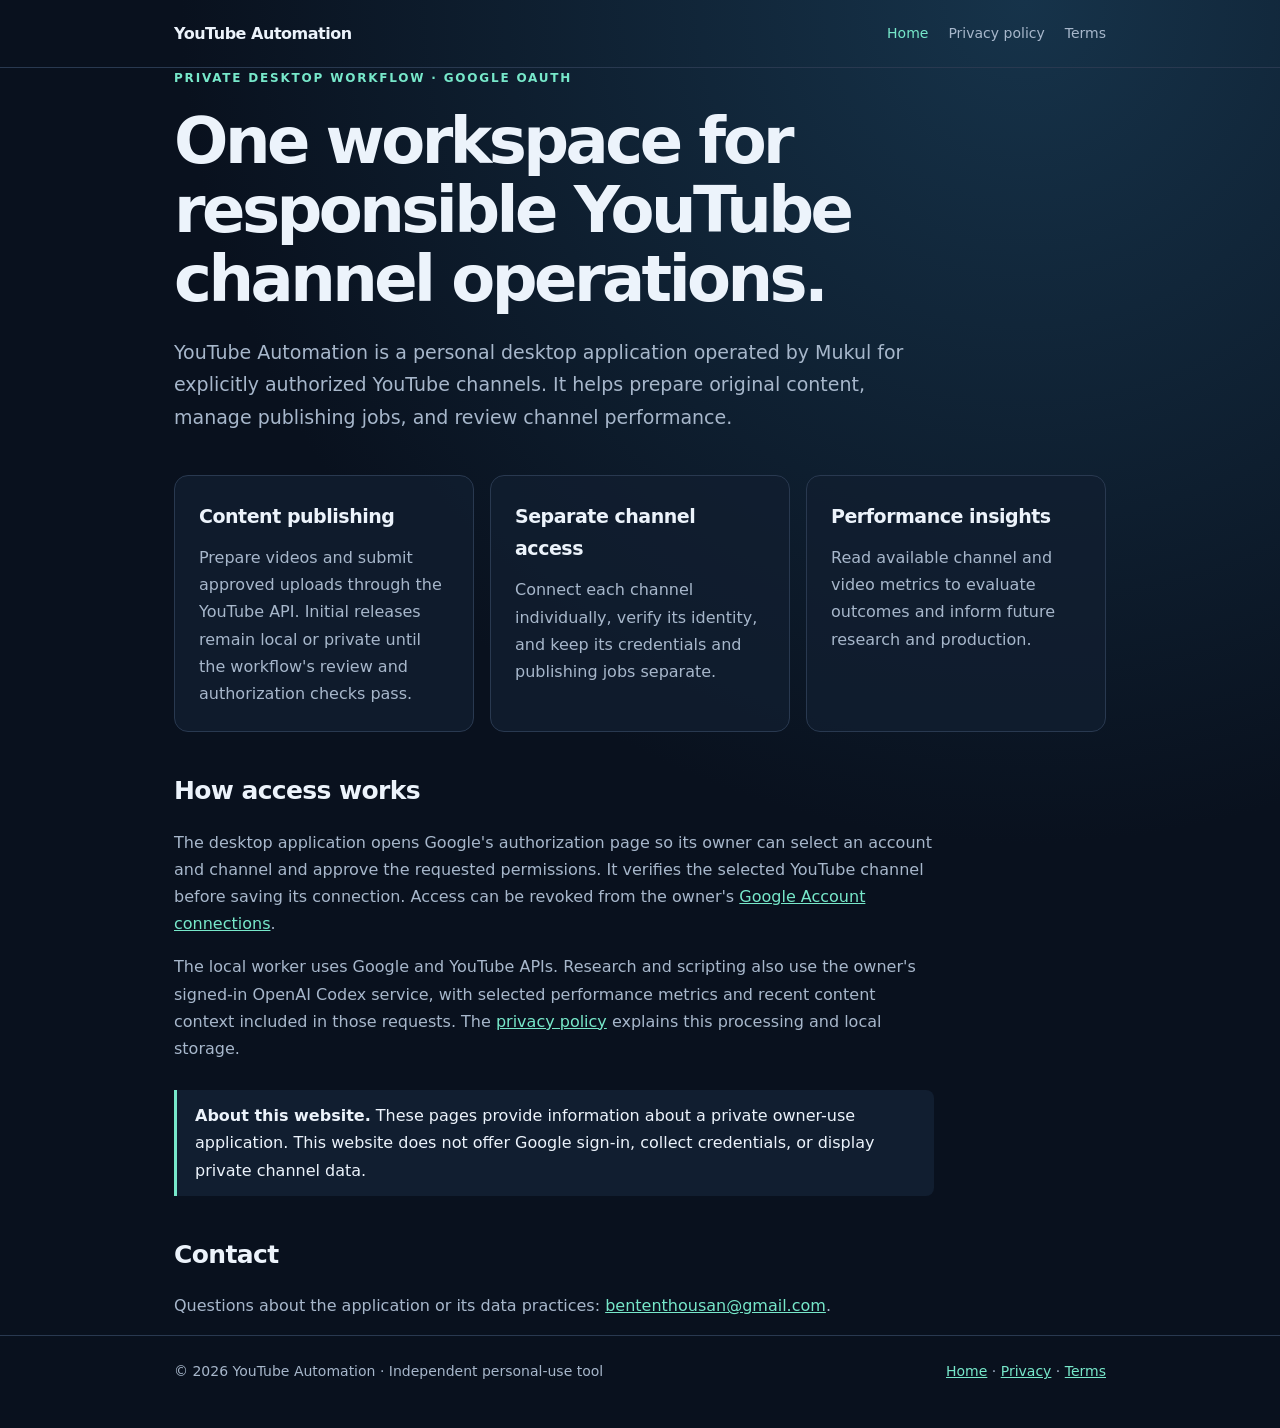
==== index.html @ 1f4f028a "Publish application information, privacy policy, and terms" ====
<!doctype html>
<html lang="en">
<head>
  <meta charset="utf-8">
  <meta name="viewport" content="width=device-width, initial-scale=1">
  <meta name="description" content="A private desktop workflow for its owner's authorized YouTube channels, content production, publishing, and performance analysis.">
  <title>YouTube Automation | Private Channel Publishing Workspace</title>
  <link rel="stylesheet" href="style.css">
</head>
<body>
  <a class="skip-link" href="#main">Skip to content</a>
  <header class="top"><div class="wrap">
    <nav aria-label="Main navigation">
      <a class="brand" href="index.html">YouTube Automation</a>
      <div class="navlinks">
        <a href="index.html" aria-current="page">Home</a>
        <a href="privacy.html">Privacy policy</a>
        <a href="terms.html">Terms</a>
      </div>
    </nav>
  </div></header>

  <main class="wrap" id="main">
    <div class="eyebrow">Private desktop workflow &middot; Google OAuth</div>
    <h1>One workspace for responsible YouTube channel operations.</h1>
    <p class="lead">YouTube Automation is a personal desktop application operated by Mukul for explicitly authorized YouTube channels. It helps prepare original content, manage publishing jobs, and review channel performance.</p>
    <div class="cards">
      <article class="card">
        <h2>Content publishing</h2>
        <p>Prepare videos and submit approved uploads through the YouTube API. Initial releases remain local or private until the workflow's review and authorization checks pass.</p>
      </article>
      <article class="card">
        <h2>Separate channel access</h2>
        <p>Connect each channel individually, verify its identity, and keep its credentials and publishing jobs separate.</p>
      </article>
      <article class="card">
        <h2>Performance insights</h2>
        <p>Read available channel and video metrics to evaluate outcomes and inform future research and production.</p>
      </article>
    </div>
    <section class="intro" aria-labelledby="access-heading">
      <h2 id="access-heading">How access works</h2>
      <p>The desktop application opens Google's authorization page so its owner can select an account and channel and approve the requested permissions. It verifies the selected YouTube channel before saving its connection. Access can be revoked from the owner's <a href="https://myaccount.google.com/connections">Google Account connections</a>.</p>
      <p>The local worker uses Google and YouTube APIs. Research and scripting also use the owner's signed-in OpenAI Codex service, with selected performance metrics and recent content context included in those requests. The <a href="privacy.html">privacy policy</a> explains this processing and local storage.</p>
      <div class="notice"><strong>About this website.</strong> These pages provide information about a private owner-use application. This website does not offer Google sign-in, collect credentials, or display private channel data.</div>
      <h2>Contact</h2>
      <p>Questions about the application or its data practices: <a href="mailto:bententhousan@gmail.com">bententhousan@gmail.com</a>.</p>
    </section>
  </main>

  <footer><div class="wrap">
    <span>&copy; 2026 YouTube Automation &middot; Independent personal-use tool</span>
    <span><a href="index.html">Home</a> &middot; <a href="privacy.html">Privacy</a> &middot; <a href="terms.html">Terms</a></span>
  </div></footer>
</body>
</html>
---- style.css ----
:root{color-scheme:dark;--bg:#09111e;--panel:#111e30;--line:#293950;--text:#ecf3fb;--muted:#a7b7cb;--accent:#77e8ca}*{box-sizing:border-box}body{margin:0;background:radial-gradient(circle at 80% 0%,#16334a 0%,var(--bg) 48%);color:var(--text);font:16px/1.7 system-ui,-apple-system,Segoe UI,Roboto,sans-serif}a{color:var(--accent)}a:hover{text-decoration:none}.wrap{max-width:980px;margin:0 auto;padding:0 24px}.top{border-bottom:1px solid var(--line)}nav{display:flex;justify-content:space-between;align-items:center;gap:18px;padding:20px 0;flex-wrap:wrap}.brand{color:var(--text);text-decoration:none;font-weight:800;letter-spacing:-.03em}.navlinks{display:flex;gap:20px;flex-wrap:wrap}.navlinks a{font-size:14px;color:var(--muted);text-decoration:none}.navlinks a:hover{color:var(--accent)}main{padding:64px 0 80px}.eyebrow{font-size:12px;letter-spacing:.15em;text-transform:uppercase;color:var(--accent);font-weight:700}h1{font-size:clamp(36px,6vw,64px);line-height:1.08;letter-spacing:-.055em;margin:18px 0 22px;max-width:820px}h2{font-size:25px;letter-spacing:-.025em;margin:38px 0 14px}h3{font-size:18px;margin:26px 0 8px}p,li{color:var(--muted)}.lead{font-size:19px;max-width:760px}.intro{max-width:760px}.cards{display:grid;grid-template-columns:repeat(3,1fr);gap:16px;margin-top:42px}.card{border:1px solid var(--line);background:rgba(17,30,48,.78);padding:24px;border-radius:14px}.card h2{font-size:19px;margin:0 0 12px}.card p{margin:0}.notice{border-left:3px solid var(--accent);padding:12px 18px;background:var(--panel);margin:28px 0;border-radius:0 8px 8px 0}.legal{max-width:780px}.legal h1{font-size:44px}.legal p,.legal li{line-height:1.8}.legal section{border-bottom:1px solid var(--line);padding-bottom:16px}.small{font-size:14px}footer{border-top:1px solid var(--line);padding:24px 0 44px;color:var(--muted);font-size:14px}footer .wrap{display:flex;justify-content:space-between;gap:16px;flex-wrap:wrap}@media(max-width:700px){main{padding:44px 0 56px}.cards{grid-template-columns:1fr}.legal h1{font-size:36px}}
a{overflow-wrap:anywhere}
a:focus-visible{outline:3px solid var(--accent);outline-offset:5px;border-radius:2px}
.skip-link{position:absolute;left:16px;top:0;z-index:2;transform:translateY(-120%);background:var(--panel);padding:10px 16px;border:1px solid var(--accent);border-radius:0 0 8px 8px}
.skip-link:focus{transform:translateY(0)}
.navlinks a[aria-current=page]{color:var(--accent)}
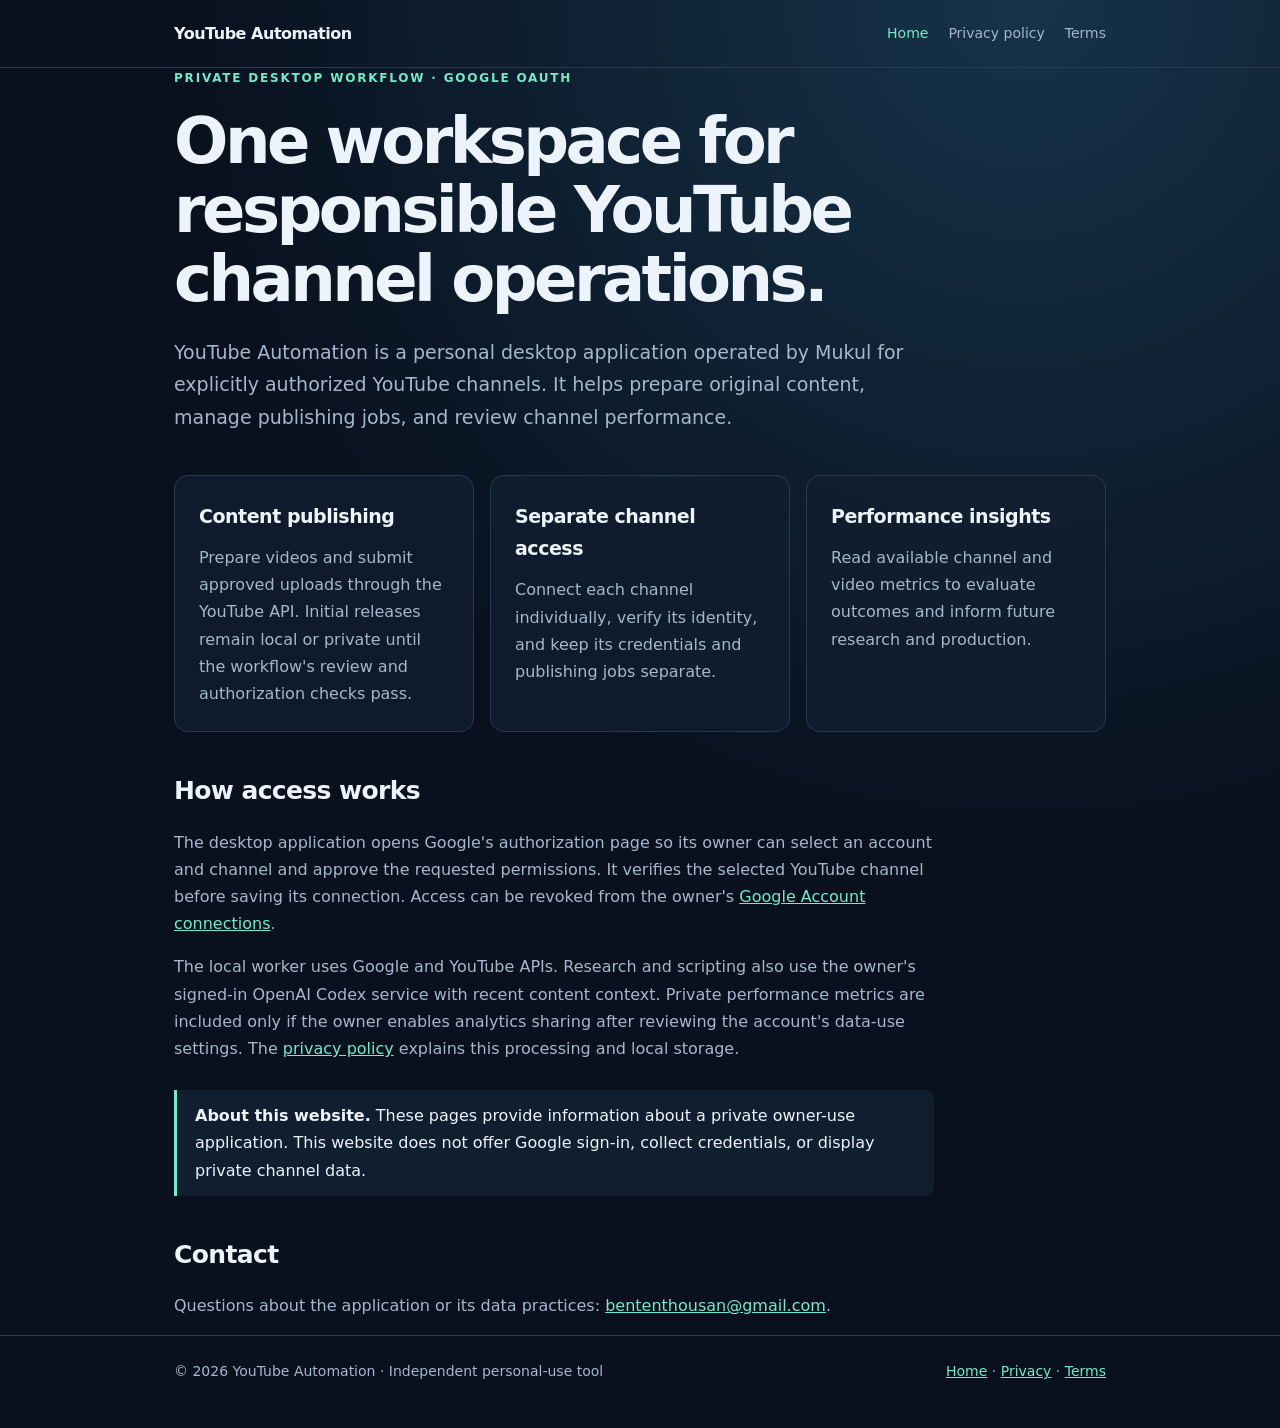
==== commit 521265af: "Clarify optional analytics sharing and local collection defaults" ====
--- a/index.html
+++ b/index.html
@@ -1,56 +1,57 @@
-<!doctype html>
-<html lang="en">
-<head>
-  <meta charset="utf-8">
-  <meta name="viewport" content="width=device-width, initial-scale=1">
-  <meta name="description" content="A private desktop workflow for its owner's authorized YouTube channels, content production, publishing, and performance analysis.">
-  <title>YouTube Automation | Private Channel Publishing Workspace</title>
-  <link rel="stylesheet" href="style.css">
-</head>
-<body>
-  <a class="skip-link" href="#main">Skip to content</a>
-  <header class="top"><div class="wrap">
-    <nav aria-label="Main navigation">
-      <a class="brand" href="index.html">YouTube Automation</a>
-      <div class="navlinks">
-        <a href="index.html" aria-current="page">Home</a>
-        <a href="privacy.html">Privacy policy</a>
-        <a href="terms.html">Terms</a>
-      </div>
-    </nav>
-  </div></header>
-
-  <main class="wrap" id="main">
-    <div class="eyebrow">Private desktop workflow &middot; Google OAuth</div>
-    <h1>One workspace for responsible YouTube channel operations.</h1>
-    <p class="lead">YouTube Automation is a personal desktop application operated by Mukul for explicitly authorized YouTube channels. It helps prepare original content, manage publishing jobs, and review channel performance.</p>
-    <div class="cards">
-      <article class="card">
-        <h2>Content publishing</h2>
-        <p>Prepare videos and submit approved uploads through the YouTube API. Initial releases remain local or private until the workflow's review and authorization checks pass.</p>
-      </article>
-      <article class="card">
-        <h2>Separate channel access</h2>
-        <p>Connect each channel individually, verify its identity, and keep its credentials and publishing jobs separate.</p>
-      </article>
-      <article class="card">
-        <h2>Performance insights</h2>
-        <p>Read available channel and video metrics to evaluate outcomes and inform future research and production.</p>
-      </article>
-    </div>
-    <section class="intro" aria-labelledby="access-heading">
-      <h2 id="access-heading">How access works</h2>
-      <p>The desktop application opens Google's authorization page so its owner can select an account and channel and approve the requested permissions. It verifies the selected YouTube channel before saving its connection. Access can be revoked from the owner's <a href="https://myaccount.google.com/connections">Google Account connections</a>.</p>
-      <p>The local worker uses Google and YouTube APIs. Research and scripting also use the owner's signed-in OpenAI Codex service, with selected performance metrics and recent content context included in those requests. The <a href="privacy.html">privacy policy</a> explains this processing and local storage.</p>
-      <div class="notice"><strong>About this website.</strong> These pages provide information about a private owner-use application. This website does not offer Google sign-in, collect credentials, or display private channel data.</div>
-      <h2>Contact</h2>
-      <p>Questions about the application or its data practices: <a href="mailto:bententhousan@gmail.com">bententhousan@gmail.com</a>.</p>
-    </section>
-  </main>
-
-  <footer><div class="wrap">
-    <span>&copy; 2026 YouTube Automation &middot; Independent personal-use tool</span>
-    <span><a href="index.html">Home</a> &middot; <a href="privacy.html">Privacy</a> &middot; <a href="terms.html">Terms</a></span>
-  </div></footer>
-</body>
-</html>
+<!doctype html>
+<html lang="en">
+<head>
+  <meta charset="utf-8">
+  <meta name="google-site-verification" content="Vit0v5Jou_ukz3MZ81F-OZP34GfMv5W5-qKPlpt7Vgg" />
+  <meta name="viewport" content="width=device-width, initial-scale=1">
+  <meta name="description" content="A private desktop workflow for its owner's authorized YouTube channels, content production, publishing, and performance analysis.">
+  <title>YouTube Automation | Private Channel Publishing Workspace</title>
+  <link rel="stylesheet" href="style.css">
+</head>
+<body>
+  <a class="skip-link" href="#main">Skip to content</a>
+  <header class="top"><div class="wrap">
+    <nav aria-label="Main navigation">
+      <a class="brand" href="index.html">YouTube Automation</a>
+      <div class="navlinks">
+        <a href="index.html" aria-current="page">Home</a>
+        <a href="privacy.html">Privacy policy</a>
+        <a href="terms.html">Terms</a>
+      </div>
+    </nav>
+  </div></header>
+
+  <main class="wrap" id="main">
+    <div class="eyebrow">Private desktop workflow &middot; Google OAuth</div>
+    <h1>One workspace for responsible YouTube channel operations.</h1>
+    <p class="lead">YouTube Automation is a personal desktop application operated by Mukul for explicitly authorized YouTube channels. It helps prepare original content, manage publishing jobs, and review channel performance.</p>
+    <div class="cards">
+      <article class="card">
+        <h2>Content publishing</h2>
+        <p>Prepare videos and submit approved uploads through the YouTube API. Initial releases remain local or private until the workflow's review and authorization checks pass.</p>
+      </article>
+      <article class="card">
+        <h2>Separate channel access</h2>
+        <p>Connect each channel individually, verify its identity, and keep its credentials and publishing jobs separate.</p>
+      </article>
+      <article class="card">
+        <h2>Performance insights</h2>
+        <p>Read available channel and video metrics to evaluate outcomes and inform future research and production.</p>
+      </article>
+    </div>
+    <section class="intro" aria-labelledby="access-heading">
+      <h2 id="access-heading">How access works</h2>
+      <p>The desktop application opens Google's authorization page so its owner can select an account and channel and approve the requested permissions. It verifies the selected YouTube channel before saving its connection. Access can be revoked from the owner's <a href="https://myaccount.google.com/connections">Google Account connections</a>.</p>
+      <p>The local worker uses Google and YouTube APIs. Research and scripting also use the owner's signed-in OpenAI Codex service with recent content context. Private performance metrics are included only if the owner enables analytics sharing after reviewing the account's data-use settings. The <a href="privacy.html">privacy policy</a> explains this processing and local storage.</p>
+      <div class="notice"><strong>About this website.</strong> These pages provide information about a private owner-use application. This website does not offer Google sign-in, collect credentials, or display private channel data.</div>
+      <h2>Contact</h2>
+      <p>Questions about the application or its data practices: <a href="mailto:bententhousan@gmail.com">bententhousan@gmail.com</a>.</p>
+    </section>
+  </main>
+
+  <footer><div class="wrap">
+    <span>&copy; 2026 YouTube Automation &middot; Independent personal-use tool</span>
+    <span><a href="index.html">Home</a> &middot; <a href="privacy.html">Privacy</a> &middot; <a href="terms.html">Terms</a></span>
+  </div></footer>
+</body>
+</html>
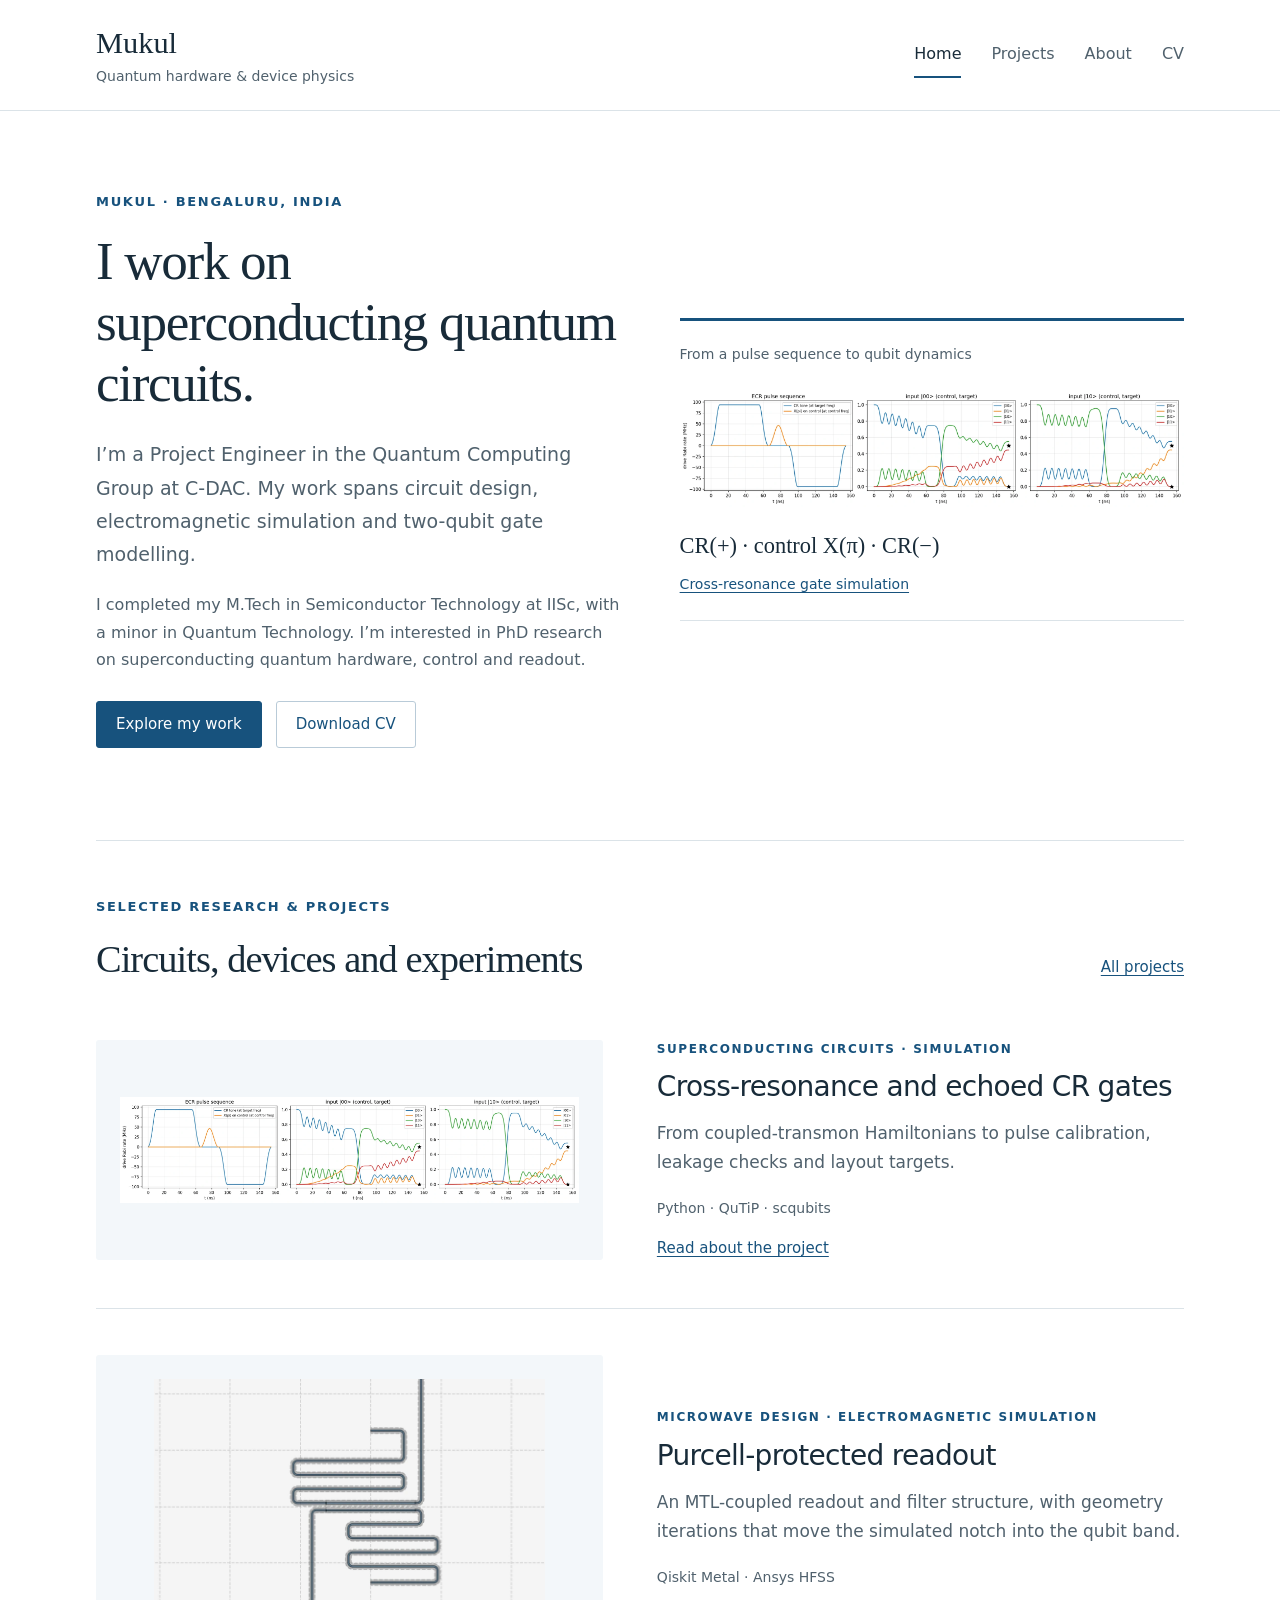
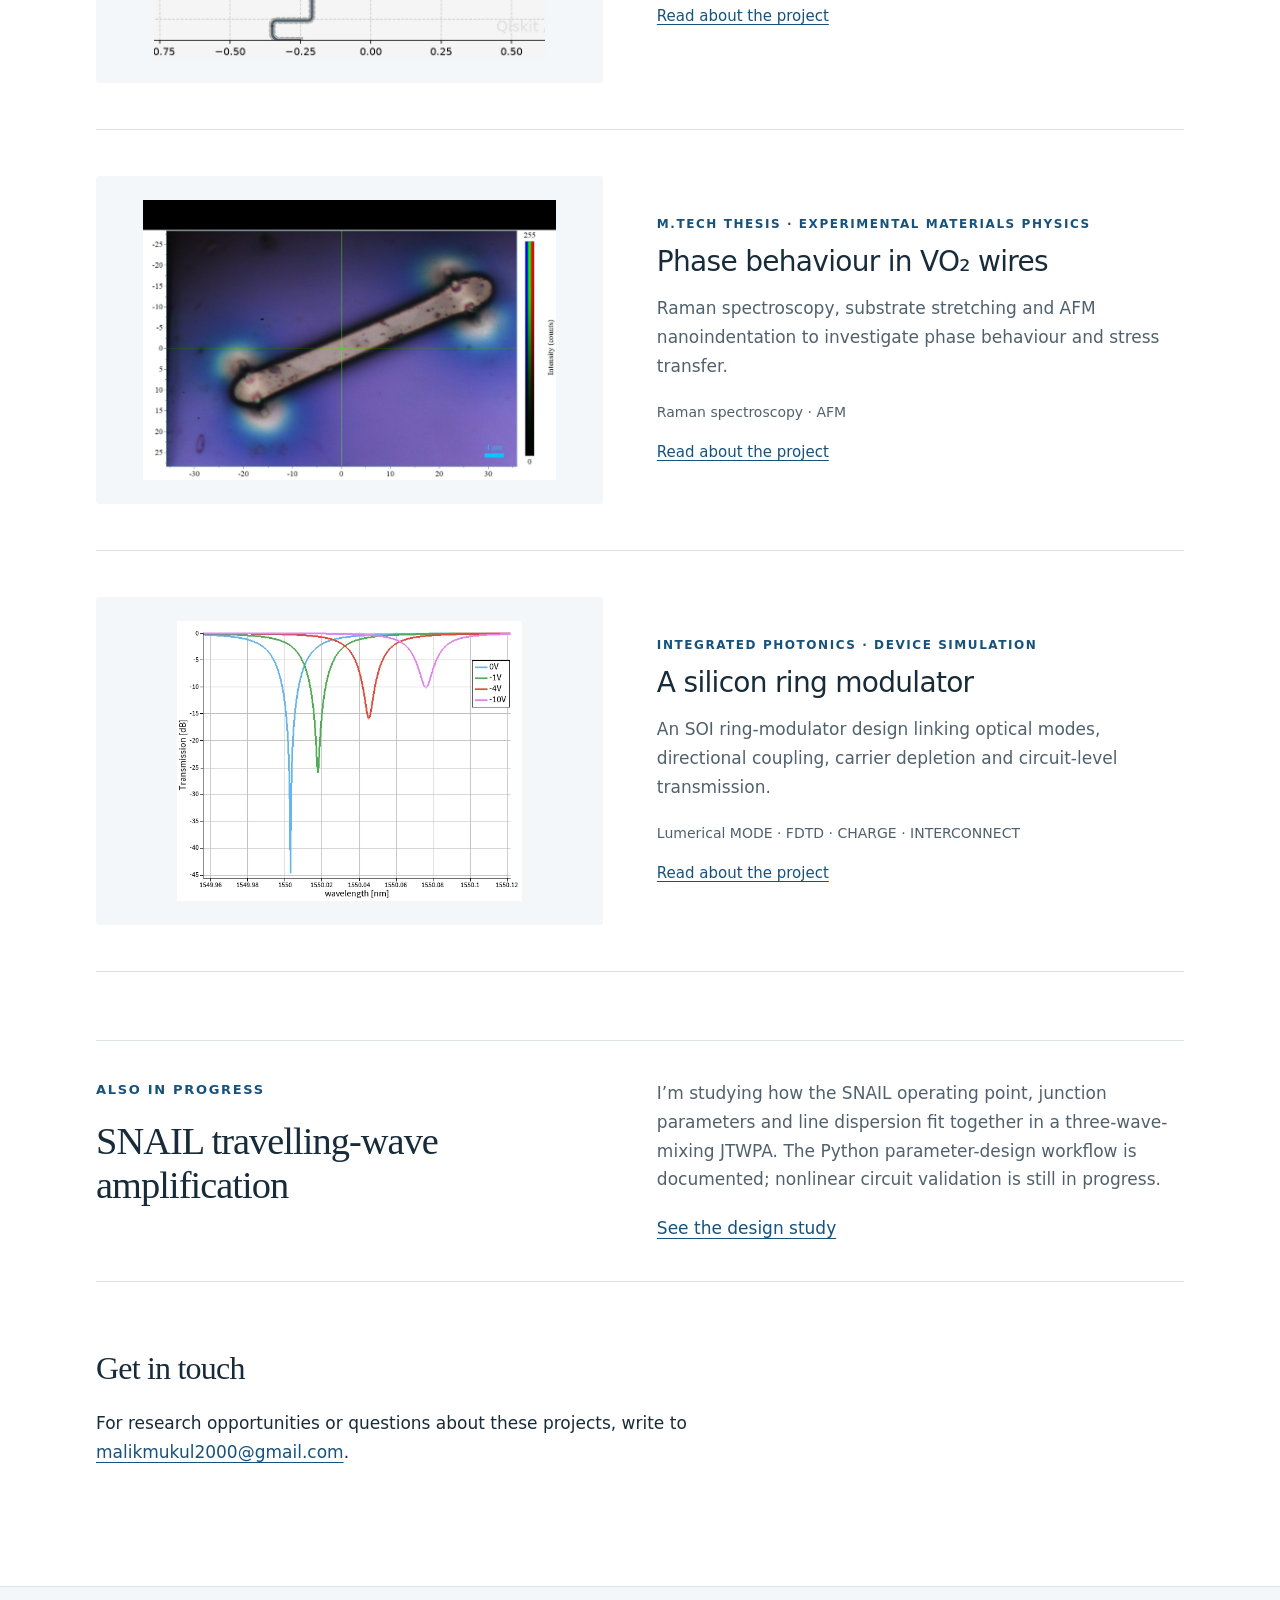
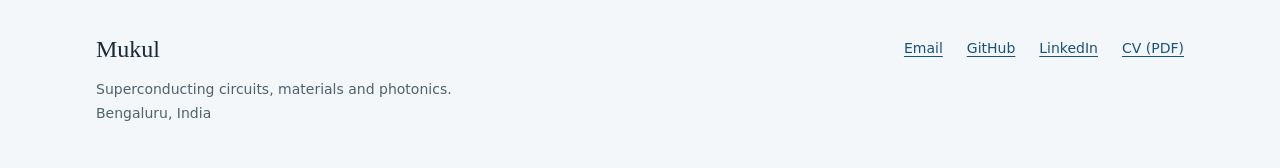
==== commit 2f74e1a5: "Replace application information pages with research portfolio and linked academic CV" ====
--- a/index.html
+++ b/index.html
@@ -1,57 +1,11 @@
-<!doctype html>
-<html lang="en">
-<head>
-  <meta charset="utf-8">
-  <meta name="google-site-verification" content="Vit0v5Jou_ukz3MZ81F-OZP34GfMv5W5-qKPlpt7Vgg" />
-  <meta name="viewport" content="width=device-width, initial-scale=1">
-  <meta name="description" content="A private desktop workflow for its owner's authorized YouTube channels, content production, publishing, and performance analysis.">
-  <title>YouTube Automation | Private Channel Publishing Workspace</title>
-  <link rel="stylesheet" href="style.css">
-</head>
-<body>
-  <a class="skip-link" href="#main">Skip to content</a>
-  <header class="top"><div class="wrap">
-    <nav aria-label="Main navigation">
-      <a class="brand" href="index.html">YouTube Automation</a>
-      <div class="navlinks">
-        <a href="index.html" aria-current="page">Home</a>
-        <a href="privacy.html">Privacy policy</a>
-        <a href="terms.html">Terms</a>
-      </div>
-    </nav>
-  </div></header>
-
-  <main class="wrap" id="main">
-    <div class="eyebrow">Private desktop workflow &middot; Google OAuth</div>
-    <h1>One workspace for responsible YouTube channel operations.</h1>
-    <p class="lead">YouTube Automation is a personal desktop application operated by Mukul for explicitly authorized YouTube channels. It helps prepare original content, manage publishing jobs, and review channel performance.</p>
-    <div class="cards">
-      <article class="card">
-        <h2>Content publishing</h2>
-        <p>Prepare videos and submit approved uploads through the YouTube API. Initial releases remain local or private until the workflow's review and authorization checks pass.</p>
-      </article>
-      <article class="card">
-        <h2>Separate channel access</h2>
-        <p>Connect each channel individually, verify its identity, and keep its credentials and publishing jobs separate.</p>
-      </article>
-      <article class="card">
-        <h2>Performance insights</h2>
-        <p>Read available channel and video metrics to evaluate outcomes and inform future research and production.</p>
-      </article>
-    </div>
-    <section class="intro" aria-labelledby="access-heading">
-      <h2 id="access-heading">How access works</h2>
-      <p>The desktop application opens Google's authorization page so its owner can select an account and channel and approve the requested permissions. It verifies the selected YouTube channel before saving its connection. Access can be revoked from the owner's <a href="https://myaccount.google.com/connections">Google Account connections</a>.</p>
-      <p>The local worker uses Google and YouTube APIs. Research and scripting also use the owner's signed-in OpenAI Codex service with recent content context. Private performance metrics are included only if the owner enables analytics sharing after reviewing the account's data-use settings. The <a href="privacy.html">privacy policy</a> explains this processing and local storage.</p>
-      <div class="notice"><strong>About this website.</strong> These pages provide information about a private owner-use application. This website does not offer Google sign-in, collect credentials, or display private channel data.</div>
-      <h2>Contact</h2>
-      <p>Questions about the application or its data practices: <a href="mailto:bententhousan@gmail.com">bententhousan@gmail.com</a>.</p>
-    </section>
-  </main>
-
-  <footer><div class="wrap">
-    <span>&copy; 2026 YouTube Automation &middot; Independent personal-use tool</span>
-    <span><a href="index.html">Home</a> &middot; <a href="privacy.html">Privacy</a> &middot; <a href="terms.html">Terms</a></span>
-  </div></footer>
-</body>
-</html>
+<!doctype html>
+<html lang="en"><head><meta charset="utf-8"><meta name="viewport" content="width=device-width,initial-scale=1">
+<title>Quantum hardware &amp; device physics · Mukul</title><meta name="description" content="Mukul’s research portfolio: superconducting quantum circuits, CR/ECR gates, Purcell filtering, VO2 phase behaviour and silicon photonics.">
+<link rel="canonical" href="https://mukul-quantum-researcher.github.io/"><meta name="theme-color" content="#173f5f"><link rel="icon" href="/assets/favicon.svg" type="image/svg+xml">
+<meta property="og:title" content="Quantum hardware &amp; device physics · Mukul"><meta property="og:description" content="Mukul’s research portfolio: superconducting quantum circuits, CR/ECR gates, Purcell filtering, VO2 phase behaviour and silicon photonics."><meta property="og:type" content="website"><meta property="og:url" content="https://mukul-quantum-researcher.github.io/">
+<meta property="og:image" content="https://mukul-quantum-researcher.github.io/assets/originals/purcell-layout.png"><link rel="stylesheet" href="/style.css"></head>
+<body><a class="skip" href="#main">Skip to content</a>
+<header class="site-header"><div class="wrap header-inner"><a class="wordmark" href="/" aria-label="Mukul home">Mukul<span>Quantum hardware &amp; device physics</span></a><nav aria-label="Main navigation"><a href="/" aria-current="page">Home</a><a href="/projects/">Projects</a><a href="/about/">About</a><a href="/cv/">CV</a></nav></div></header>
+<main id="main"><div class="wrap"><section class="hero"><div class="hero-copy"><p class="eyebrow">Mukul · Bengaluru, India</p><h1>I work on superconducting quantum circuits.</h1><p class="lead">I’m a Project Engineer in the Quantum Computing Group at C-DAC. My work spans circuit design, electromagnetic simulation and two-qubit gate modelling.</p><p class="intro-detail">I completed my M.Tech in Semiconductor Technology at IISc, with a minor in Quantum Technology. I’m interested in PhD research on superconducting quantum hardware, control and readout.</p><div class="actions"><a class="button" href="/projects/">Explore my work</a><a class="button secondary" href="/assets/documents/Mukul-CV.pdf">Download CV</a></div></div><div class="hero-visual"><p class="visual-label">From a pulse sequence to qubit dynamics</p><img class="" src="/assets/images/ecr-pulses.webp" alt="Echoed cross-resonance drive sequence and simulated two-qubit populations" loading="eager" decoding="async"><p>CR(+) · control X(π) · CR(−)</p><a href="/projects/cr-ecr/">Cross-resonance gate simulation</a></div></section><section class="selected"><div class="section-heading"><div><p class="eyebrow">Selected research &amp; projects</p><h2>Circuits, devices and experiments</h2></div><a href="/projects/">All projects</a></div><article class="project-row"><a class="project-image" href="/projects/cr-ecr/"><img class="" src="/assets/images/ecr-pulses.webp" alt="Echoed cross-resonance pulse sequence and simulated populations" loading="lazy" decoding="async"></a><div class="project-copy"><p class="eyebrow">Superconducting circuits · Simulation</p><h3><a href="/projects/cr-ecr/">Cross-resonance and echoed CR gates</a></h3><p>From coupled-transmon Hamiltonians to pulse calibration, leakage checks and layout targets.</p><p class="tools">Python · QuTiP · scqubits</p><a class="text-link" href="/projects/cr-ecr/">Read about the project</a></div></article><article class="project-row"><a class="project-image" href="/projects/purcell-filter/"><img class="" src="/assets/images/purcell-layout.webp" alt="Qiskit Metal layout of coupled readout and Purcell-filter resonators" loading="lazy" decoding="async"></a><div class="project-copy"><p class="eyebrow">Microwave design · Electromagnetic simulation</p><h3><a href="/projects/purcell-filter/">Purcell-protected readout</a></h3><p>An MTL-coupled readout and filter structure, with geometry iterations that move the simulated notch into the qubit band.</p><p class="tools">Qiskit Metal · Ansys HFSS</p><a class="text-link" href="/projects/purcell-filter/">Read about the project</a></div></article><article class="project-row"><a class="project-image" href="/projects/vo2-thesis/"><img class="" src="/assets/images/vo2-microscope.webp" alt="Microscope image of a vanadium dioxide wire with a scale bar" loading="lazy" decoding="async"></a><div class="project-copy"><p class="eyebrow">M.Tech thesis · Experimental materials physics</p><h3><a href="/projects/vo2-thesis/">Phase behaviour in VO₂ wires</a></h3><p>Raman spectroscopy, substrate stretching and AFM nanoindentation to investigate phase behaviour and stress transfer.</p><p class="tools">Raman spectroscopy · AFM</p><a class="text-link" href="/projects/vo2-thesis/">Read about the project</a></div></article><article class="project-row"><a class="project-image" href="/projects/ring-modulator/"><img class="" src="/assets/images/photonics-active-transmission.webp" alt="Simulated ring-modulator transmission spectra at several reverse biases" loading="lazy" decoding="async"></a><div class="project-copy"><p class="eyebrow">Integrated photonics · Device simulation</p><h3><a href="/projects/ring-modulator/">A silicon ring modulator</a></h3><p>An SOI ring-modulator design linking optical modes, directional coupling, carrier depletion and circuit-level transmission.</p><p class="tools">Lumerical MODE · FDTD · CHARGE · INTERCONNECT</p><a class="text-link" href="/projects/ring-modulator/">Read about the project</a></div></article></section><section class="research-note"><div><p class="eyebrow">Also in progress</p><h2>SNAIL travelling-wave amplification</h2></div><div><p>I’m studying how the SNAIL operating point, junction parameters and line dispersion fit together in a three-wave-mixing JTWPA. The Python parameter-design workflow is documented; nonlinear circuit validation is still in progress.</p><a href="/projects/snail-jtwpa/">See the design study</a></div></section><section class="contact-strip"><h2>Get in touch</h2><p>For research opportunities or questions about these projects, write to <a href="mailto:malikmukul2000@gmail.com">malikmukul2000@gmail.com</a>.</p></section></div></main>
+<footer class="site-footer"><div class="wrap footer-inner"><div><strong>Mukul</strong><p>Superconducting circuits, materials and photonics.<br>Bengaluru, India</p></div><div class="footer-links"><a href="mailto:malikmukul2000@gmail.com">Email</a><a href="https://github.com/Mukul-Quantum-Researcher">GitHub</a><a href="https://www.linkedin.com/in/mukul-mukul-47b9b1192/">LinkedIn</a><a href="/assets/documents/Mukul-CV.pdf">CV (PDF)</a></div></div></footer>
+</body></html>
--- a/style.css
+++ b/style.css
@@ -1,6 +1 @@
-:root{color-scheme:dark;--bg:#09111e;--panel:#111e30;--line:#293950;--text:#ecf3fb;--muted:#a7b7cb;--accent:#77e8ca}*{box-sizing:border-box}body{margin:0;background:radial-gradient(circle at 80% 0%,#16334a 0%,var(--bg) 48%);color:var(--text);font:16px/1.7 system-ui,-apple-system,Segoe UI,Roboto,sans-serif}a{color:var(--accent)}a:hover{text-decoration:none}.wrap{max-width:980px;margin:0 auto;padding:0 24px}.top{border-bottom:1px solid var(--line)}nav{display:flex;justify-content:space-between;align-items:center;gap:18px;padding:20px 0;flex-wrap:wrap}.brand{color:var(--text);text-decoration:none;font-weight:800;letter-spacing:-.03em}.navlinks{display:flex;gap:20px;flex-wrap:wrap}.navlinks a{font-size:14px;color:var(--muted);text-decoration:none}.navlinks a:hover{color:var(--accent)}main{padding:64px 0 80px}.eyebrow{font-size:12px;letter-spacing:.15em;text-transform:uppercase;color:var(--accent);font-weight:700}h1{font-size:clamp(36px,6vw,64px);line-height:1.08;letter-spacing:-.055em;margin:18px 0 22px;max-width:820px}h2{font-size:25px;letter-spacing:-.025em;margin:38px 0 14px}h3{font-size:18px;margin:26px 0 8px}p,li{color:var(--muted)}.lead{font-size:19px;max-width:760px}.intro{max-width:760px}.cards{display:grid;grid-template-columns:repeat(3,1fr);gap:16px;margin-top:42px}.card{border:1px solid var(--line);background:rgba(17,30,48,.78);padding:24px;border-radius:14px}.card h2{font-size:19px;margin:0 0 12px}.card p{margin:0}.notice{border-left:3px solid var(--accent);padding:12px 18px;background:var(--panel);margin:28px 0;border-radius:0 8px 8px 0}.legal{max-width:780px}.legal h1{font-size:44px}.legal p,.legal li{line-height:1.8}.legal section{border-bottom:1px solid var(--line);padding-bottom:16px}.small{font-size:14px}footer{border-top:1px solid var(--line);padding:24px 0 44px;color:var(--muted);font-size:14px}footer .wrap{display:flex;justify-content:space-between;gap:16px;flex-wrap:wrap}@media(max-width:700px){main{padding:44px 0 56px}.cards{grid-template-columns:1fr}.legal h1{font-size:36px}}
-a{overflow-wrap:anywhere}
-a:focus-visible{outline:3px solid var(--accent);outline-offset:5px;border-radius:2px}
-.skip-link{position:absolute;left:16px;top:0;z-index:2;transform:translateY(-120%);background:var(--panel);padding:10px 16px;border:1px solid var(--accent);border-radius:0 0 8px 8px}
-.skip-link:focus{transform:translateY(0)}
-.navlinks a[aria-current=page]{color:var(--accent)}
+:root{--ink:#182b39;--muted:#50616d;--blue:#17527d;--line:#dbe3e8;--soft:#f3f7fa;--serif:Georgia,'Times New Roman',serif;--sans:Inter,ui-sans-serif,system-ui,-apple-system,BlinkMacSystemFont,'Segoe UI',sans-serif}*{box-sizing:border-box}html{scroll-behavior:smooth;scroll-padding-top:2rem}body{margin:0;background:#fff;color:var(--ink);font-family:var(--sans);font-size:1.0625rem;line-height:1.7;-webkit-font-smoothing:antialiased}a{color:var(--blue);text-underline-offset:.22em;text-decoration-thickness:1px}a:hover{text-decoration-thickness:2px}a:focus-visible{outline:3px solid #e0a449;outline-offset:5px;border-radius:2px}img{display:block;max-width:100%;height:auto}h1,h2,h3,p{margin-top:0}h1,h2,h3{line-height:1.15;font-weight:400;letter-spacing:-.025em}h1,h2{font-family:var(--serif)}h1{font-size:clamp(2.6rem,4.5vw,4.2rem);margin-bottom:1.5rem}h2{font-size:clamp(1.9rem,3vw,2.65rem);margin-bottom:1.4rem}h3{font-size:1.75rem;margin-bottom:1rem}p{margin-bottom:1.25rem}.wrap{max-width:1160px;margin:auto;padding:0 36px}.narrow{max-width:850px}.site-header{border-bottom:1px solid var(--line)}.header-inner{min-height:110px;display:flex;align-items:center;justify-content:space-between;gap:30px}.wordmark{color:var(--ink);font-family:var(--serif);font-size:1.9rem;line-height:1.2;text-decoration:none}.wordmark span{display:block;font-family:var(--sans);font-size:.875rem;letter-spacing:0;color:var(--muted);margin-top:6px}nav{display:flex;gap:30px}nav a{font-size:1rem;color:var(--muted);text-decoration:none;padding:8px 0}nav a[aria-current=page]{color:var(--ink);border-bottom:2px solid var(--blue)}.eyebrow{text-transform:uppercase;letter-spacing:.13em;font-size:.8125rem;font-weight:600;line-height:1.7;color:var(--blue);margin-bottom:18px}.hero{display:grid;grid-template-columns:1.05fr 1fr;gap:54px;align-items:center;padding:80px 0 92px}.hero h1{font-size:clamp(2.6rem,4.15vw,3.8rem)}.lead,.standfirst{font-size:1.1875rem;color:var(--muted);line-height:1.75;max-width:760px}.intro-detail{color:var(--muted);font-size:1rem}.actions{display:flex;gap:14px;flex-wrap:wrap;margin-top:28px}.button{display:inline-block;background:var(--blue);color:white;padding:10px 19px;border:1px solid var(--blue);font-size:.9375rem;font-weight:500;text-decoration:none;border-radius:3px}.button:hover{background:#123e5e;text-decoration:none}.button.secondary{background:white;color:var(--blue);border-color:#b9cbd8}.button.secondary:hover{background:var(--soft)}.hero-visual{border-top:3px solid var(--blue);border-bottom:1px solid var(--line);padding:22px 0}.hero-visual img{margin:24px 0 20px;width:100%}.hero-visual p:not(.visual-label){font-family:var(--serif);font-size:1.4rem;color:var(--ink);margin-bottom:4px}.hero-visual a{font-size:.875rem}.visual-label{font-size:.875rem;color:var(--muted)}.section-heading{display:flex;justify-content:space-between;align-items:end;gap:24px;margin-bottom:12px}.section-heading h2{margin-bottom:0}.section-heading>a{font-size:.9375rem;white-space:nowrap}.selected{border-top:1px solid var(--line);padding-top:55px}.project-row{display:grid;grid-template-columns:1fr 1.04fr;gap:54px;padding:46px 0;border-bottom:1px solid var(--line);align-items:center}.project-image{background:var(--soft);display:flex;min-height:220px;align-items:center;justify-content:center;padding:24px;border-radius:3px}.project-image img{width:100%;max-height:280px;object-fit:contain}.project-copy h3 a{color:var(--ink);text-decoration:none}.project-copy h3 a:hover{color:var(--blue)}.project-copy p{color:var(--muted)}.project-copy .eyebrow{color:var(--blue);font-size:.75rem;margin-bottom:12px}.project-copy .tools{font-size:.875rem;margin-top:18px;margin-bottom:12px}.text-link{font-size:.9375rem}.research-note{display:grid;grid-template-columns:1fr 1.04fr;gap:54px;margin:68px 0;padding:38px 0;border-top:1px solid var(--line);border-bottom:1px solid var(--line)}.research-note p{color:var(--muted)}.research-note .eyebrow{color:var(--blue)}.contact-strip{padding:0 0 64px;max-width:760px}.contact-strip h2{font-size:2rem}.site-footer{background:var(--soft);border-top:1px solid var(--line);margin-top:35px}.footer-inner{display:flex;justify-content:space-between;gap:32px;padding-top:42px;padding-bottom:42px}.footer-inner strong{font-family:var(--serif);font-size:1.5rem;font-weight:400}.footer-inner p{font-size:.875rem;color:var(--muted);margin:8px 0 0}.footer-links{display:flex;gap:24px;align-items:start;padding-top:8px;font-size:.875rem}.page-heading{padding:66px 0 46px}.page-heading h1{max-width:850px}.supporting{padding:60px 0}.two-col{display:grid;grid-template-columns:1fr 1fr;gap:65px}.supporting h3{font-size:1.4rem}.supporting p{color:var(--muted)}.article{padding-top:30px;max-width:1060px}.back{font-size:.875rem}.article-header{padding:40px 0 48px;max-width:850px}.article-header h1{font-size:clamp(2.7rem,5vw,4rem)}.article-header .eyebrow{margin-bottom:16px}.prose{max-width:760px;margin:0 auto 45px}.prose h2{font-size:2rem;margin-top:38px;margin-bottom:18px}.prose p{color:#354b5b}.prose .actions{margin-bottom:50px}figure{margin:38px 0 48px;padding:20px;border:1px solid var(--line);border-radius:3px}figure img{max-height:600px;width:auto;max-width:100%;margin:auto;object-fit:contain}figcaption{font-size:.875rem;line-height:1.7;color:var(--muted);border-top:1px solid var(--line);margin-top:20px;padding-top:15px}.figure-pair{display:grid;grid-template-columns:1fr 1fr;gap:24px}.figure-pair figure{margin-top:0}.figure-pair figure img{height:280px;object-fit:contain}.article-end{display:flex;justify-content:space-between;border-top:1px solid var(--line);padding:28px 0 42px;font-size:.9375rem}.skip{position:fixed;left:16px;top:-100px;padding:8px 18px;background:#fff;z-index:10}.skip:focus{top:10px}@media(max-width:850px){.wrap{padding:0 24px}.hero{grid-template-columns:1fr;gap:35px;padding:52px 0 60px}.hero-copy{max-width:670px}.hero-visual{max-width:670px}.hero-visual img{max-height:300px;object-fit:contain}.project-row{gap:28px;grid-template-columns:.9fr 1fr}.project-image{padding:12px;min-height:180px}.project-copy h3{font-size:1.5rem}.research-note{gap:28px}.footer-links{gap:18px}}@media(max-width:600px){body{font-size:1rem}.wrap{padding:0 20px}.header-inner{align-items:start;flex-direction:column;gap:18px;padding-top:22px;padding-bottom:14px}.wordmark{font-size:1.7rem}.wordmark span{font-size:.8125rem}nav{gap:26px}nav a{font-size:.9375rem}.hero{padding-top:38px}.hero h1{font-size:2.8rem}.lead,.standfirst{font-size:1.0625rem}.hero-visual{padding-top:18px}.section-heading{align-items:start;flex-direction:column}.project-row{grid-template-columns:1fr;gap:24px;padding:32px 0}.project-image{min-height:180px;padding:20px}.project-copy h3{font-size:1.7rem}.project-image img{max-height:220px}.research-note,.two-col{grid-template-columns:1fr;gap:20px}.research-note{margin:45px 0;padding:28px 0}.footer-inner{flex-direction:column}.footer-links{flex-wrap:wrap}.page-heading{padding:40px 0 30px}h1{font-size:2.7rem}.article-header{padding-top:28px}.article-header h1{font-size:2.8rem}.figure-pair{grid-template-columns:1fr;gap:0}.figure-pair figure img{height:auto;max-height:350px}figure{padding:12px;margin:28px 0 35px}figcaption{font-size:.8125rem}.article-end{gap:25px}.actions{gap:10px}.button{padding:10px 15px}.contact-strip{padding-bottom:35px}}@media(prefers-reduced-motion:reduce){html{scroll-behavior:auto}}@media print{.site-header,.site-footer,.actions,.back,.article-end{display:none}.wrap{padding:0}figure{break-inside:avoid}a{color:inherit}.hero,.project-row{display:block}}
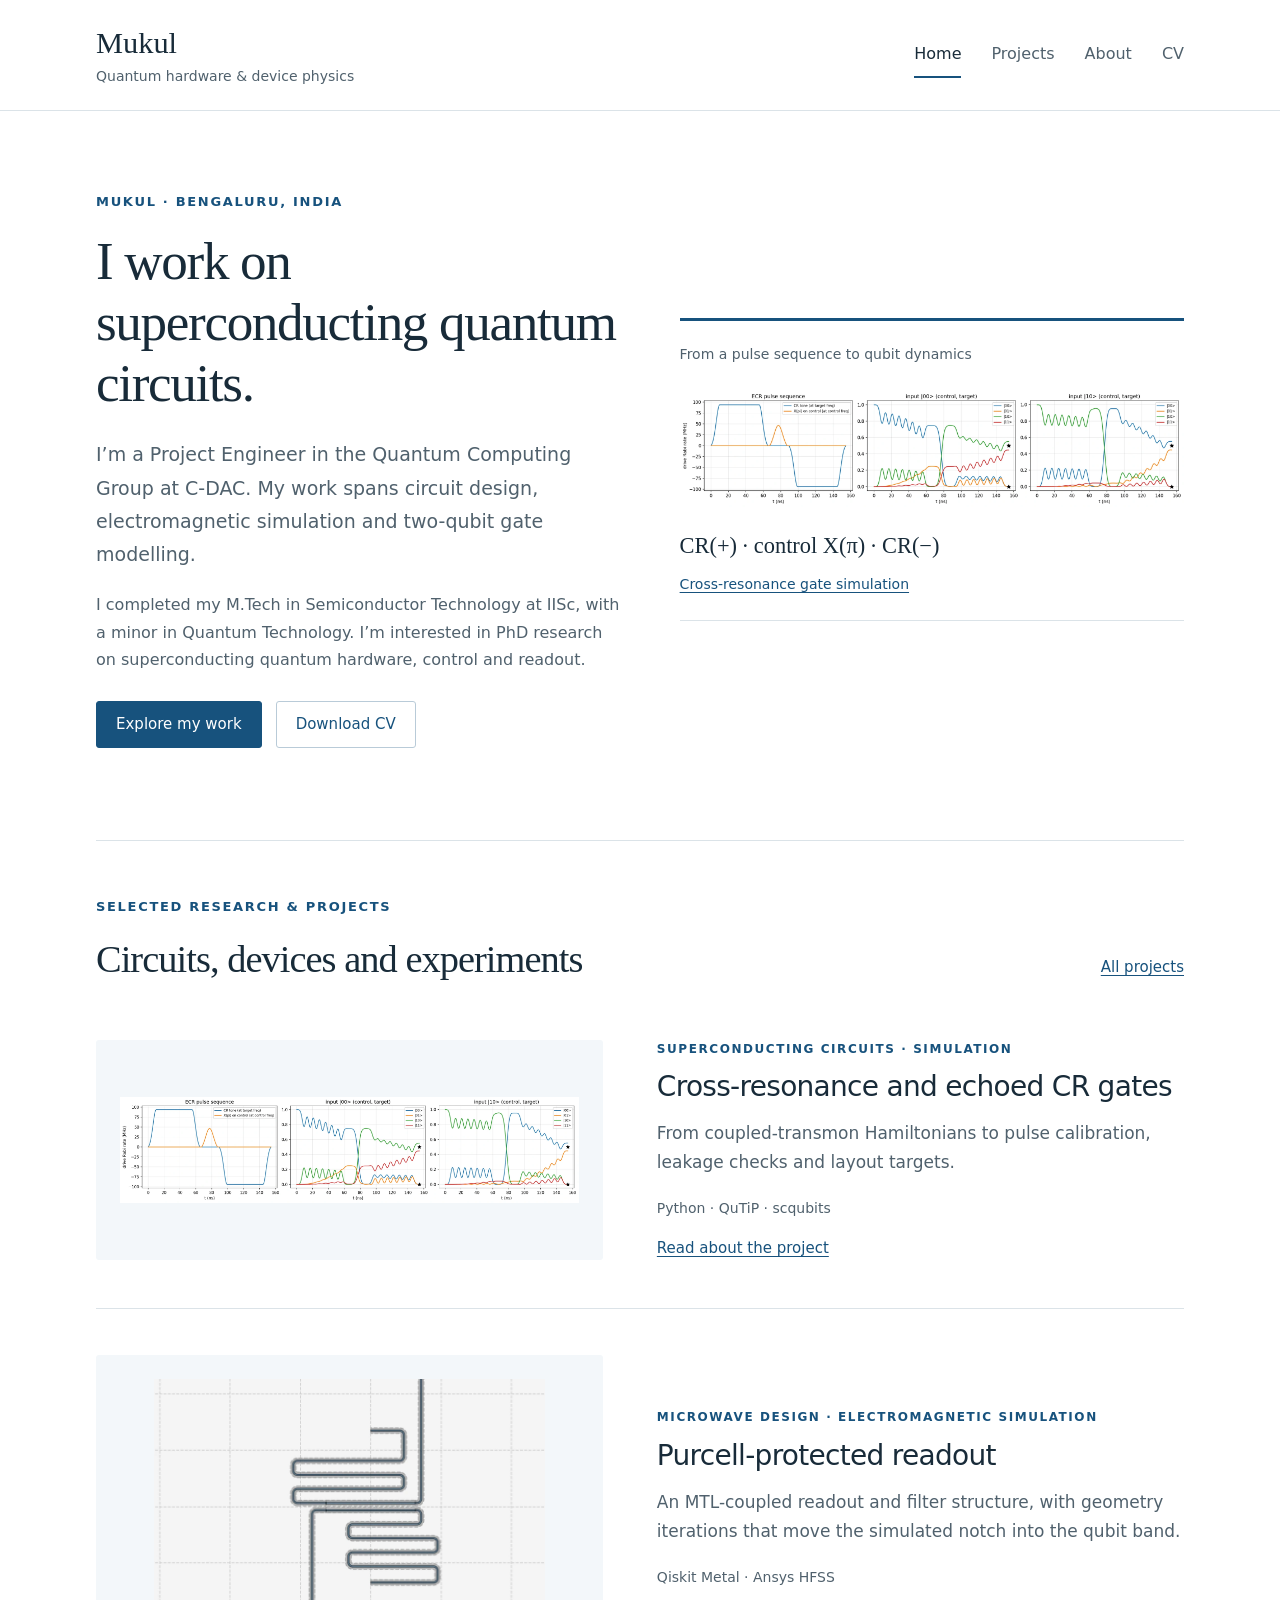
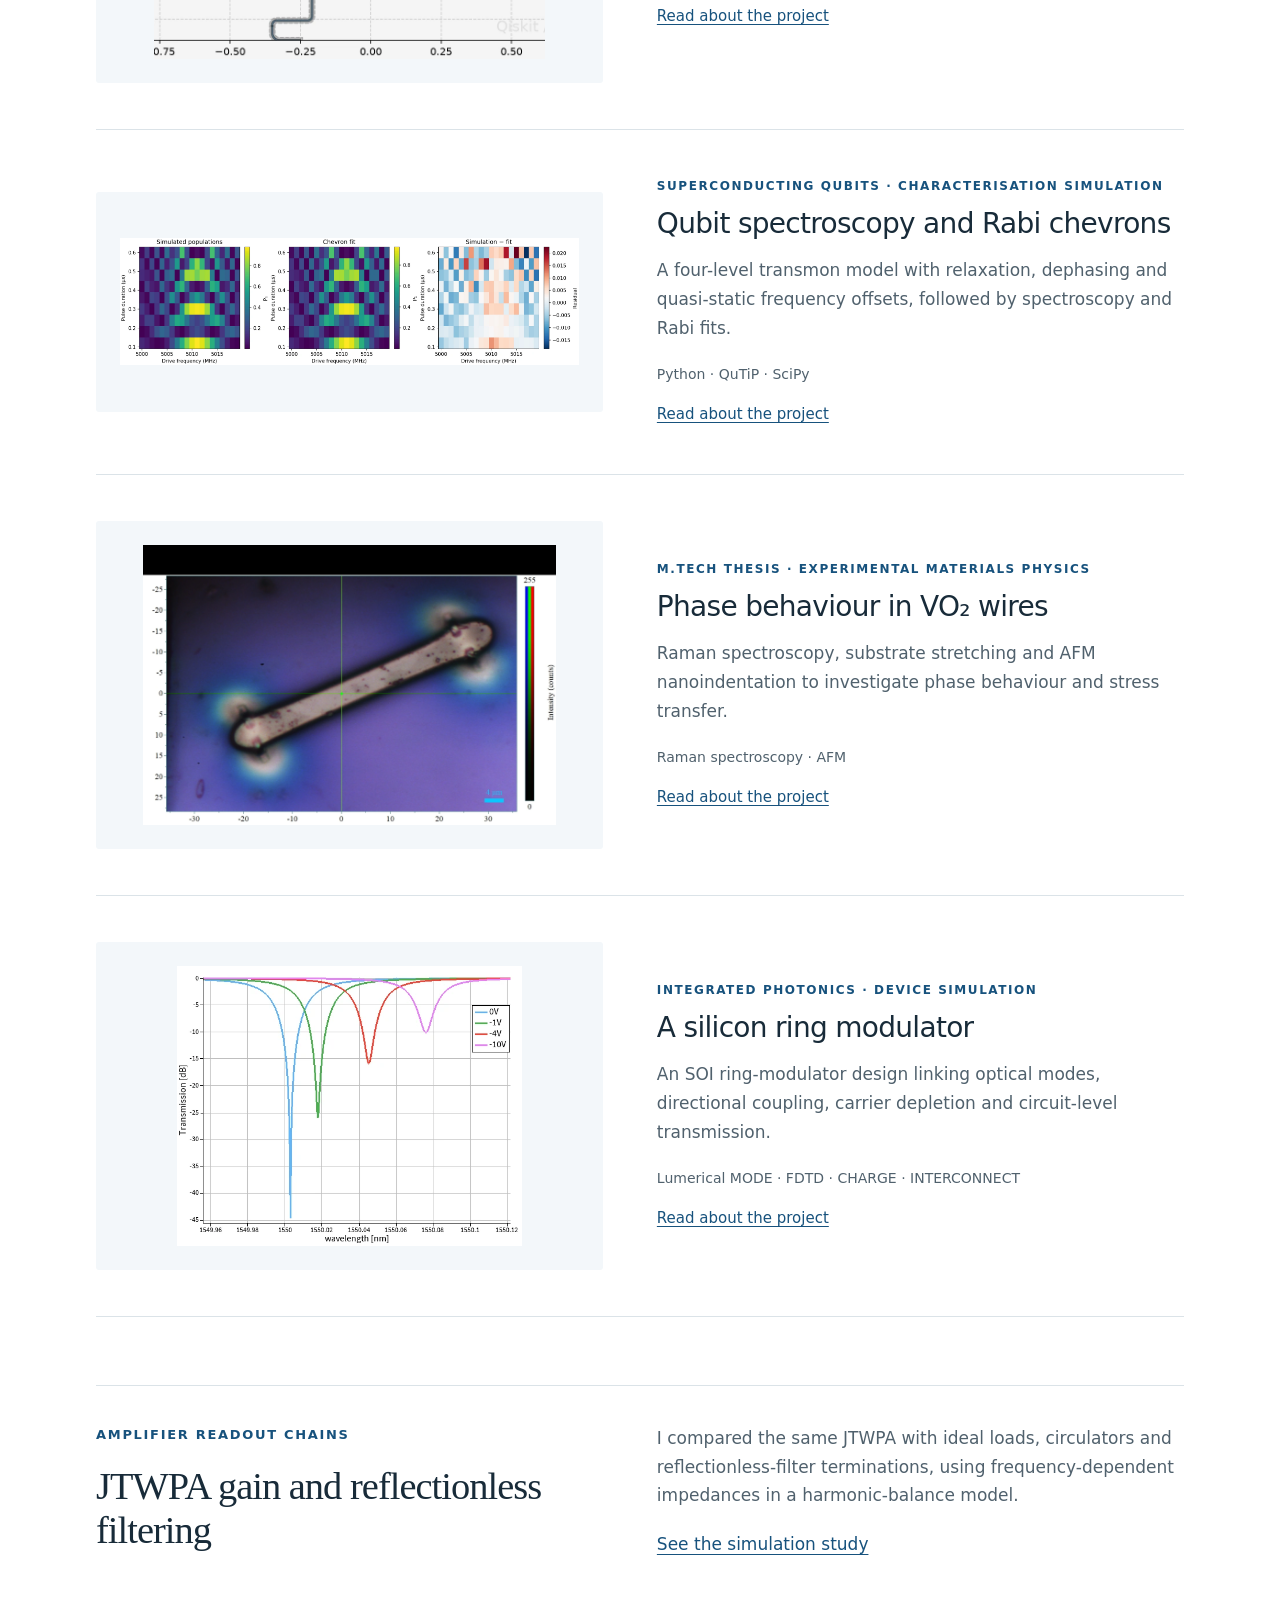
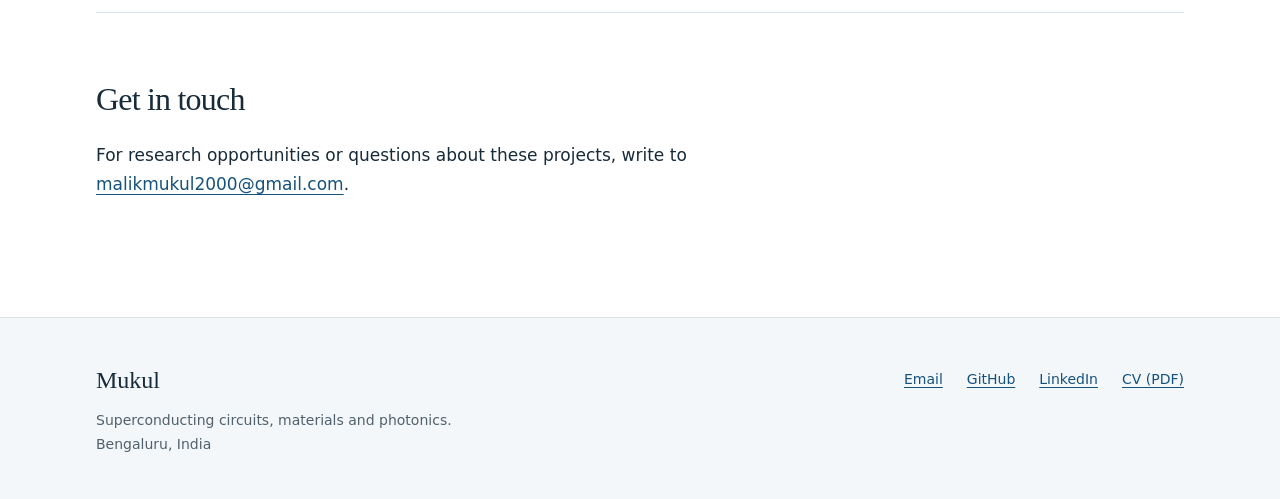
==== commit 1aad59c3: "Add spectroscopy and reflectionless-filter studies; update linked CV" ====
--- a/index.html
+++ b/index.html
@@ -6,6 +6,6 @@
 <meta property="og:image" content="https://mukul-quantum-researcher.github.io/assets/originals/purcell-layout.png"><link rel="stylesheet" href="/style.css"></head>
 <body><a class="skip" href="#main">Skip to content</a>
 <header class="site-header"><div class="wrap header-inner"><a class="wordmark" href="/" aria-label="Mukul home">Mukul<span>Quantum hardware &amp; device physics</span></a><nav aria-label="Main navigation"><a href="/" aria-current="page">Home</a><a href="/projects/">Projects</a><a href="/about/">About</a><a href="/cv/">CV</a></nav></div></header>
-<main id="main"><div class="wrap"><section class="hero"><div class="hero-copy"><p class="eyebrow">Mukul · Bengaluru, India</p><h1>I work on superconducting quantum circuits.</h1><p class="lead">I’m a Project Engineer in the Quantum Computing Group at C-DAC. My work spans circuit design, electromagnetic simulation and two-qubit gate modelling.</p><p class="intro-detail">I completed my M.Tech in Semiconductor Technology at IISc, with a minor in Quantum Technology. I’m interested in PhD research on superconducting quantum hardware, control and readout.</p><div class="actions"><a class="button" href="/projects/">Explore my work</a><a class="button secondary" href="/assets/documents/Mukul-CV.pdf">Download CV</a></div></div><div class="hero-visual"><p class="visual-label">From a pulse sequence to qubit dynamics</p><img class="" src="/assets/images/ecr-pulses.webp" alt="Echoed cross-resonance drive sequence and simulated two-qubit populations" loading="eager" decoding="async"><p>CR(+) · control X(π) · CR(−)</p><a href="/projects/cr-ecr/">Cross-resonance gate simulation</a></div></section><section class="selected"><div class="section-heading"><div><p class="eyebrow">Selected research &amp; projects</p><h2>Circuits, devices and experiments</h2></div><a href="/projects/">All projects</a></div><article class="project-row"><a class="project-image" href="/projects/cr-ecr/"><img class="" src="/assets/images/ecr-pulses.webp" alt="Echoed cross-resonance pulse sequence and simulated populations" loading="lazy" decoding="async"></a><div class="project-copy"><p class="eyebrow">Superconducting circuits · Simulation</p><h3><a href="/projects/cr-ecr/">Cross-resonance and echoed CR gates</a></h3><p>From coupled-transmon Hamiltonians to pulse calibration, leakage checks and layout targets.</p><p class="tools">Python · QuTiP · scqubits</p><a class="text-link" href="/projects/cr-ecr/">Read about the project</a></div></article><article class="project-row"><a class="project-image" href="/projects/purcell-filter/"><img class="" src="/assets/images/purcell-layout.webp" alt="Qiskit Metal layout of coupled readout and Purcell-filter resonators" loading="lazy" decoding="async"></a><div class="project-copy"><p class="eyebrow">Microwave design · Electromagnetic simulation</p><h3><a href="/projects/purcell-filter/">Purcell-protected readout</a></h3><p>An MTL-coupled readout and filter structure, with geometry iterations that move the simulated notch into the qubit band.</p><p class="tools">Qiskit Metal · Ansys HFSS</p><a class="text-link" href="/projects/purcell-filter/">Read about the project</a></div></article><article class="project-row"><a class="project-image" href="/projects/vo2-thesis/"><img class="" src="/assets/images/vo2-microscope.webp" alt="Microscope image of a vanadium dioxide wire with a scale bar" loading="lazy" decoding="async"></a><div class="project-copy"><p class="eyebrow">M.Tech thesis · Experimental materials physics</p><h3><a href="/projects/vo2-thesis/">Phase behaviour in VO₂ wires</a></h3><p>Raman spectroscopy, substrate stretching and AFM nanoindentation to investigate phase behaviour and stress transfer.</p><p class="tools">Raman spectroscopy · AFM</p><a class="text-link" href="/projects/vo2-thesis/">Read about the project</a></div></article><article class="project-row"><a class="project-image" href="/projects/ring-modulator/"><img class="" src="/assets/images/photonics-active-transmission.webp" alt="Simulated ring-modulator transmission spectra at several reverse biases" loading="lazy" decoding="async"></a><div class="project-copy"><p class="eyebrow">Integrated photonics · Device simulation</p><h3><a href="/projects/ring-modulator/">A silicon ring modulator</a></h3><p>An SOI ring-modulator design linking optical modes, directional coupling, carrier depletion and circuit-level transmission.</p><p class="tools">Lumerical MODE · FDTD · CHARGE · INTERCONNECT</p><a class="text-link" href="/projects/ring-modulator/">Read about the project</a></div></article></section><section class="research-note"><div><p class="eyebrow">Also in progress</p><h2>SNAIL travelling-wave amplification</h2></div><div><p>I’m studying how the SNAIL operating point, junction parameters and line dispersion fit together in a three-wave-mixing JTWPA. The Python parameter-design workflow is documented; nonlinear circuit validation is still in progress.</p><a href="/projects/snail-jtwpa/">See the design study</a></div></section><section class="contact-strip"><h2>Get in touch</h2><p>For research opportunities or questions about these projects, write to <a href="mailto:malikmukul2000@gmail.com">malikmukul2000@gmail.com</a>.</p></section></div></main>
+<main id="main"><div class="wrap"><section class="hero"><div class="hero-copy"><p class="eyebrow">Mukul · Bengaluru, India</p><h1>I work on superconducting quantum circuits.</h1><p class="lead">I’m a Project Engineer in the Quantum Computing Group at C-DAC. My work spans circuit design, electromagnetic simulation and two-qubit gate modelling.</p><p class="intro-detail">I completed my M.Tech in Semiconductor Technology at IISc, with a minor in Quantum Technology. I’m interested in PhD research on superconducting quantum hardware, control and readout.</p><div class="actions"><a class="button" href="/projects/">Explore my work</a><a class="button secondary" href="/assets/documents/Mukul-CV.pdf">Download CV</a></div></div><div class="hero-visual"><p class="visual-label">From a pulse sequence to qubit dynamics</p><img class="" src="/assets/images/ecr-pulses.webp" alt="Echoed cross-resonance drive sequence and simulated two-qubit populations" loading="eager" decoding="async"><p>CR(+) · control X(π) · CR(−)</p><a href="/projects/cr-ecr/">Cross-resonance gate simulation</a></div></section><section class="selected"><div class="section-heading"><div><p class="eyebrow">Selected research &amp; projects</p><h2>Circuits, devices and experiments</h2></div><a href="/projects/">All projects</a></div><article class="project-row"><a class="project-image" href="/projects/cr-ecr/"><img class="" src="/assets/images/ecr-pulses.webp" alt="Echoed cross-resonance pulse sequence and simulated populations" loading="lazy" decoding="async"></a><div class="project-copy"><p class="eyebrow">Superconducting circuits · Simulation</p><h3><a href="/projects/cr-ecr/">Cross-resonance and echoed CR gates</a></h3><p>From coupled-transmon Hamiltonians to pulse calibration, leakage checks and layout targets.</p><p class="tools">Python · QuTiP · scqubits</p><a class="text-link" href="/projects/cr-ecr/">Read about the project</a></div></article><article class="project-row"><a class="project-image" href="/projects/purcell-filter/"><img class="" src="/assets/images/purcell-layout.webp" alt="Qiskit Metal layout of coupled readout and Purcell-filter resonators" loading="lazy" decoding="async"></a><div class="project-copy"><p class="eyebrow">Microwave design · Electromagnetic simulation</p><h3><a href="/projects/purcell-filter/">Purcell-protected readout</a></h3><p>An MTL-coupled readout and filter structure, with geometry iterations that move the simulated notch into the qubit band.</p><p class="tools">Qiskit Metal · Ansys HFSS</p><a class="text-link" href="/projects/purcell-filter/">Read about the project</a></div></article><article class="project-row"><a class="project-image" href="/projects/qubit-spectroscopy/"><img class="" src="/assets/images/spectroscopy-chevron.webp" alt="Simulated transmon chevron, fitted response and residuals" loading="lazy" decoding="async"></a><div class="project-copy"><p class="eyebrow">Superconducting qubits · Characterisation simulation</p><h3><a href="/projects/qubit-spectroscopy/">Qubit spectroscopy and Rabi chevrons</a></h3><p>A four-level transmon model with relaxation, dephasing and quasi-static frequency offsets, followed by spectroscopy and Rabi fits.</p><p class="tools">Python · QuTiP · SciPy</p><a class="text-link" href="/projects/qubit-spectroscopy/">Read about the project</a></div></article><article class="project-row"><a class="project-image" href="/projects/vo2-thesis/"><img class="" src="/assets/images/vo2-microscope.webp" alt="Microscope image of a vanadium dioxide wire with a scale bar" loading="lazy" decoding="async"></a><div class="project-copy"><p class="eyebrow">M.Tech thesis · Experimental materials physics</p><h3><a href="/projects/vo2-thesis/">Phase behaviour in VO₂ wires</a></h3><p>Raman spectroscopy, substrate stretching and AFM nanoindentation to investigate phase behaviour and stress transfer.</p><p class="tools">Raman spectroscopy · AFM</p><a class="text-link" href="/projects/vo2-thesis/">Read about the project</a></div></article><article class="project-row"><a class="project-image" href="/projects/ring-modulator/"><img class="" src="/assets/images/photonics-active-transmission.webp" alt="Simulated ring-modulator transmission spectra at several reverse biases" loading="lazy" decoding="async"></a><div class="project-copy"><p class="eyebrow">Integrated photonics · Device simulation</p><h3><a href="/projects/ring-modulator/">A silicon ring modulator</a></h3><p>An SOI ring-modulator design linking optical modes, directional coupling, carrier depletion and circuit-level transmission.</p><p class="tools">Lumerical MODE · FDTD · CHARGE · INTERCONNECT</p><a class="text-link" href="/projects/ring-modulator/">Read about the project</a></div></article></section><section class="research-note"><div><p class="eyebrow">Amplifier readout chains</p><h2>JTWPA gain and reflectionless filtering</h2></div><div><p>I compared the same JTWPA with ideal loads, circulators and reflectionless-filter terminations, using frequency-dependent impedances in a harmonic-balance model.</p><a href="/projects/reflectionless-filter/">See the simulation study</a></div></section><section class="contact-strip"><h2>Get in touch</h2><p>For research opportunities or questions about these projects, write to <a href="mailto:malikmukul2000@gmail.com">malikmukul2000@gmail.com</a>.</p></section></div></main>
 <footer class="site-footer"><div class="wrap footer-inner"><div><strong>Mukul</strong><p>Superconducting circuits, materials and photonics.<br>Bengaluru, India</p></div><div class="footer-links"><a href="mailto:malikmukul2000@gmail.com">Email</a><a href="https://github.com/Mukul-Quantum-Researcher">GitHub</a><a href="https://www.linkedin.com/in/mukul-mukul-47b9b1192/">LinkedIn</a><a href="/assets/documents/Mukul-CV.pdf">CV (PDF)</a></div></div></footer>
 </body></html>
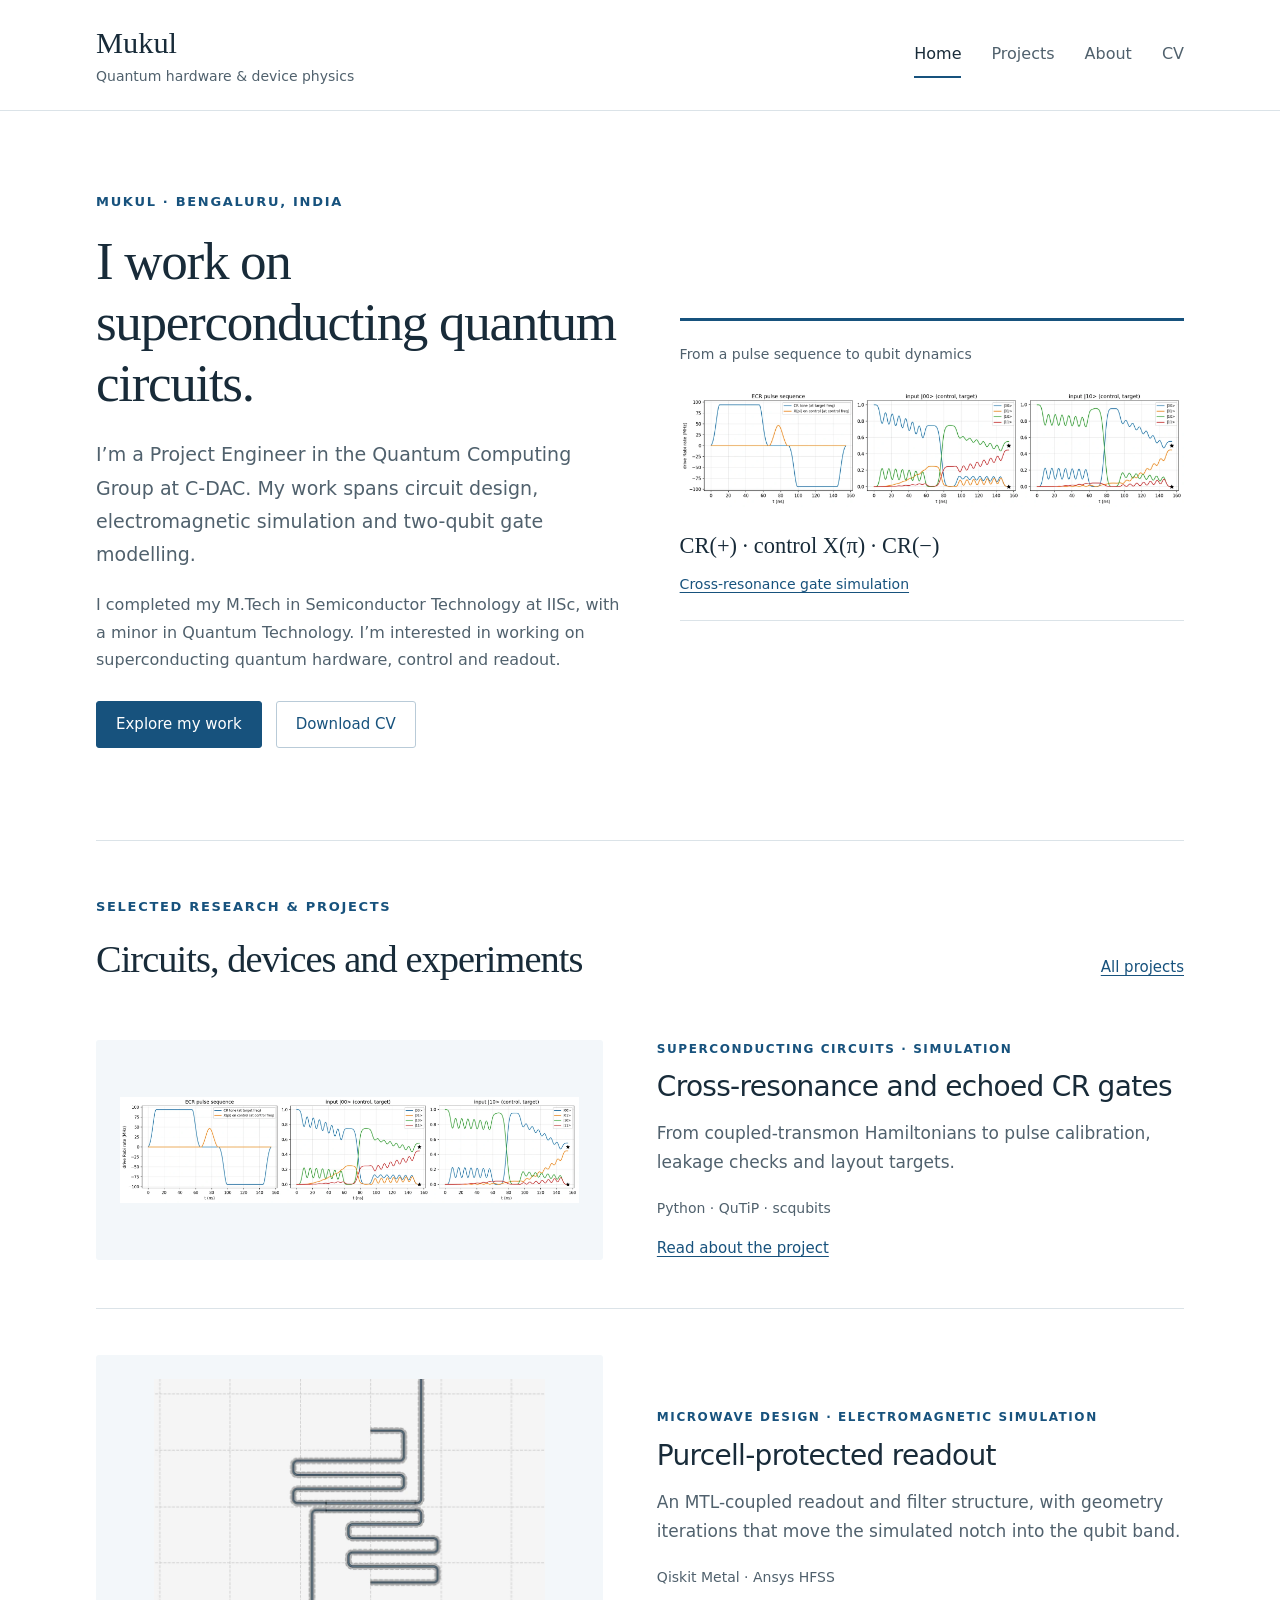
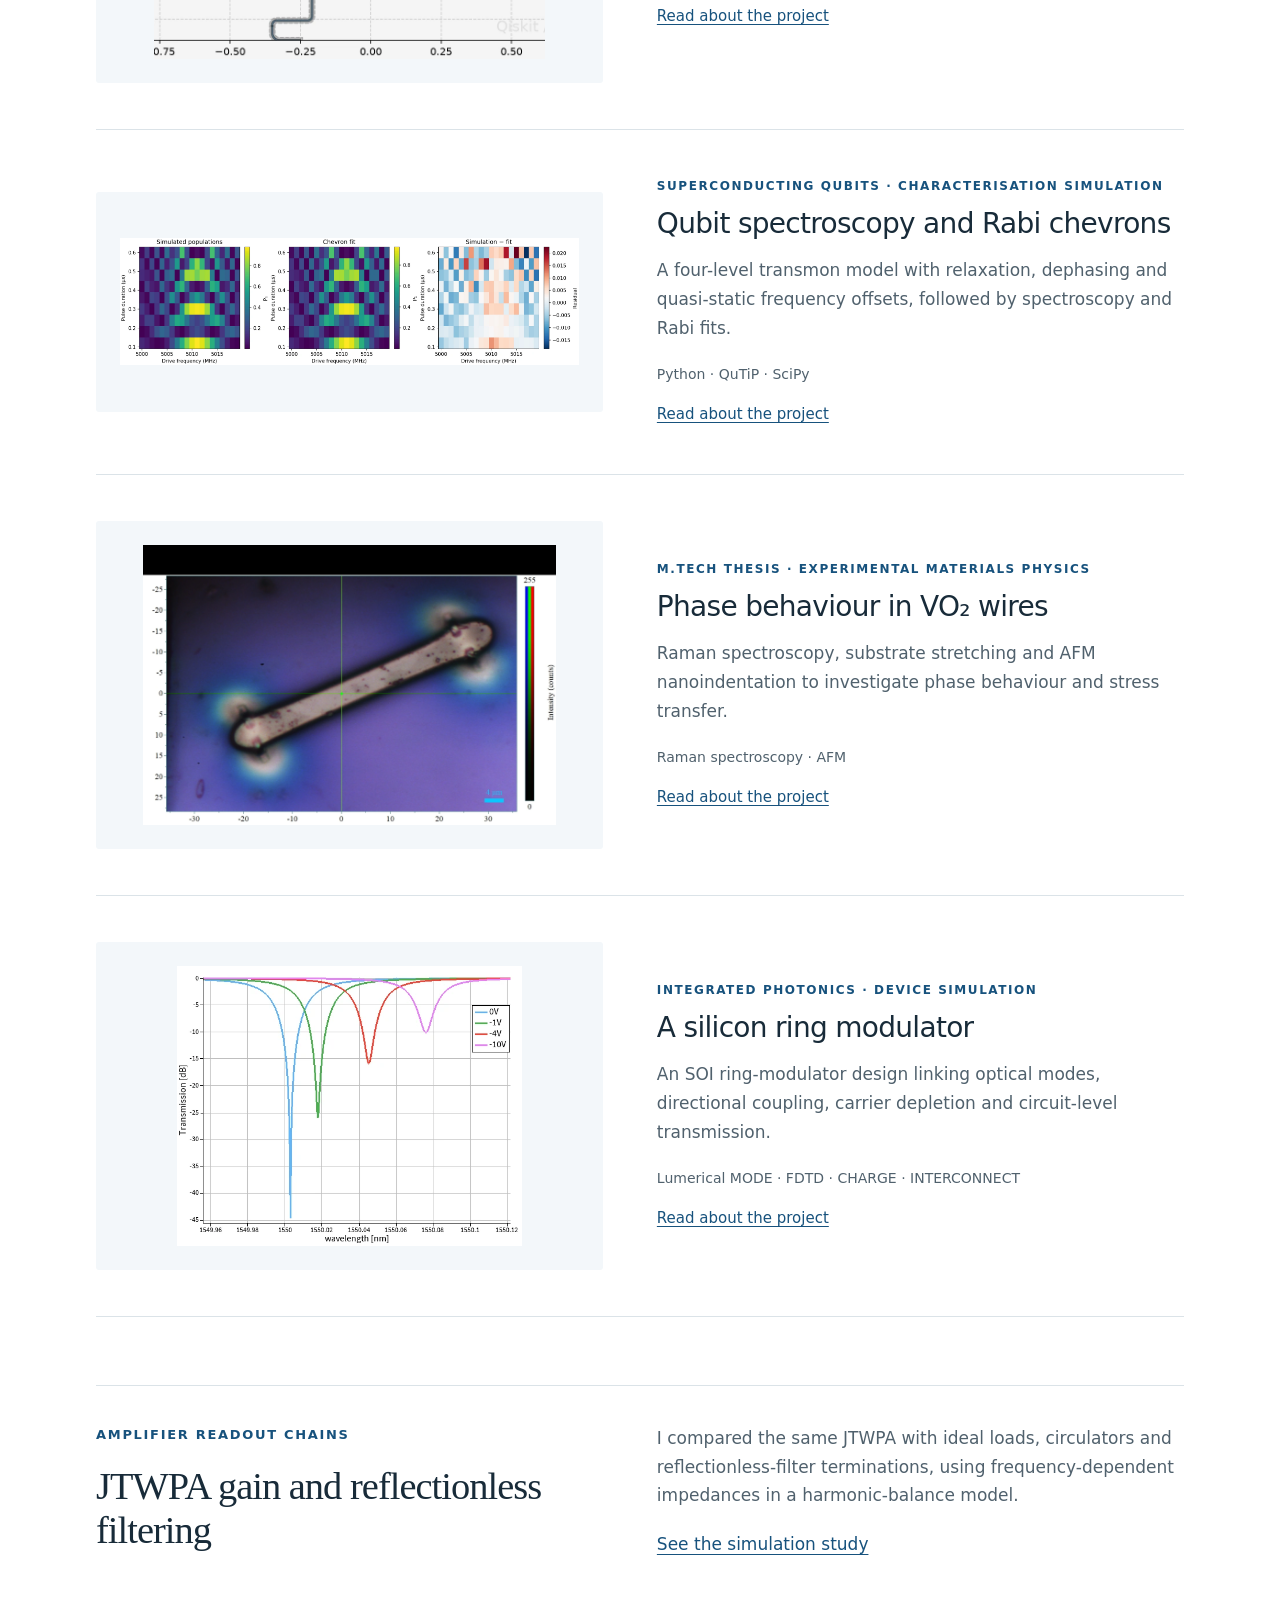
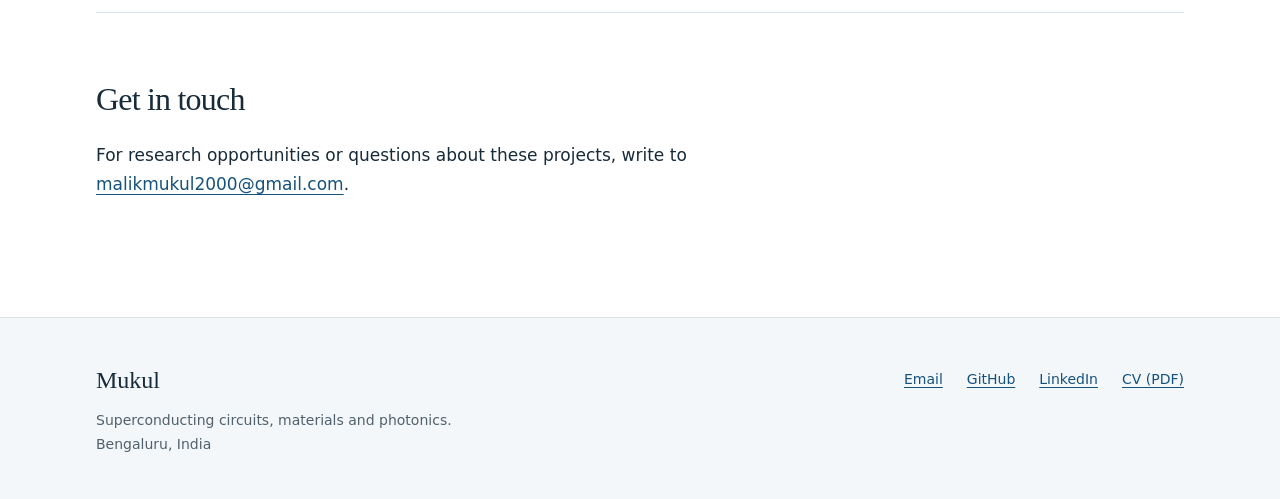
==== commit 63f0f2f3: "Describe research interests for both work and academic opportunities" ====
--- a/index.html
+++ b/index.html
@@ -6,6 +6,6 @@
 <meta property="og:image" content="https://mukul-quantum-researcher.github.io/assets/originals/purcell-layout.png"><link rel="stylesheet" href="/style.css"></head>
 <body><a class="skip" href="#main">Skip to content</a>
 <header class="site-header"><div class="wrap header-inner"><a class="wordmark" href="/" aria-label="Mukul home">Mukul<span>Quantum hardware &amp; device physics</span></a><nav aria-label="Main navigation"><a href="/" aria-current="page">Home</a><a href="/projects/">Projects</a><a href="/about/">About</a><a href="/cv/">CV</a></nav></div></header>
-<main id="main"><div class="wrap"><section class="hero"><div class="hero-copy"><p class="eyebrow">Mukul · Bengaluru, India</p><h1>I work on superconducting quantum circuits.</h1><p class="lead">I’m a Project Engineer in the Quantum Computing Group at C-DAC. My work spans circuit design, electromagnetic simulation and two-qubit gate modelling.</p><p class="intro-detail">I completed my M.Tech in Semiconductor Technology at IISc, with a minor in Quantum Technology. I’m interested in PhD research on superconducting quantum hardware, control and readout.</p><div class="actions"><a class="button" href="/projects/">Explore my work</a><a class="button secondary" href="/assets/documents/Mukul-CV.pdf">Download CV</a></div></div><div class="hero-visual"><p class="visual-label">From a pulse sequence to qubit dynamics</p><img class="" src="/assets/images/ecr-pulses.webp" alt="Echoed cross-resonance drive sequence and simulated two-qubit populations" loading="eager" decoding="async"><p>CR(+) · control X(π) · CR(−)</p><a href="/projects/cr-ecr/">Cross-resonance gate simulation</a></div></section><section class="selected"><div class="section-heading"><div><p class="eyebrow">Selected research &amp; projects</p><h2>Circuits, devices and experiments</h2></div><a href="/projects/">All projects</a></div><article class="project-row"><a class="project-image" href="/projects/cr-ecr/"><img class="" src="/assets/images/ecr-pulses.webp" alt="Echoed cross-resonance pulse sequence and simulated populations" loading="lazy" decoding="async"></a><div class="project-copy"><p class="eyebrow">Superconducting circuits · Simulation</p><h3><a href="/projects/cr-ecr/">Cross-resonance and echoed CR gates</a></h3><p>From coupled-transmon Hamiltonians to pulse calibration, leakage checks and layout targets.</p><p class="tools">Python · QuTiP · scqubits</p><a class="text-link" href="/projects/cr-ecr/">Read about the project</a></div></article><article class="project-row"><a class="project-image" href="/projects/purcell-filter/"><img class="" src="/assets/images/purcell-layout.webp" alt="Qiskit Metal layout of coupled readout and Purcell-filter resonators" loading="lazy" decoding="async"></a><div class="project-copy"><p class="eyebrow">Microwave design · Electromagnetic simulation</p><h3><a href="/projects/purcell-filter/">Purcell-protected readout</a></h3><p>An MTL-coupled readout and filter structure, with geometry iterations that move the simulated notch into the qubit band.</p><p class="tools">Qiskit Metal · Ansys HFSS</p><a class="text-link" href="/projects/purcell-filter/">Read about the project</a></div></article><article class="project-row"><a class="project-image" href="/projects/qubit-spectroscopy/"><img class="" src="/assets/images/spectroscopy-chevron.webp" alt="Simulated transmon chevron, fitted response and residuals" loading="lazy" decoding="async"></a><div class="project-copy"><p class="eyebrow">Superconducting qubits · Characterisation simulation</p><h3><a href="/projects/qubit-spectroscopy/">Qubit spectroscopy and Rabi chevrons</a></h3><p>A four-level transmon model with relaxation, dephasing and quasi-static frequency offsets, followed by spectroscopy and Rabi fits.</p><p class="tools">Python · QuTiP · SciPy</p><a class="text-link" href="/projects/qubit-spectroscopy/">Read about the project</a></div></article><article class="project-row"><a class="project-image" href="/projects/vo2-thesis/"><img class="" src="/assets/images/vo2-microscope.webp" alt="Microscope image of a vanadium dioxide wire with a scale bar" loading="lazy" decoding="async"></a><div class="project-copy"><p class="eyebrow">M.Tech thesis · Experimental materials physics</p><h3><a href="/projects/vo2-thesis/">Phase behaviour in VO₂ wires</a></h3><p>Raman spectroscopy, substrate stretching and AFM nanoindentation to investigate phase behaviour and stress transfer.</p><p class="tools">Raman spectroscopy · AFM</p><a class="text-link" href="/projects/vo2-thesis/">Read about the project</a></div></article><article class="project-row"><a class="project-image" href="/projects/ring-modulator/"><img class="" src="/assets/images/photonics-active-transmission.webp" alt="Simulated ring-modulator transmission spectra at several reverse biases" loading="lazy" decoding="async"></a><div class="project-copy"><p class="eyebrow">Integrated photonics · Device simulation</p><h3><a href="/projects/ring-modulator/">A silicon ring modulator</a></h3><p>An SOI ring-modulator design linking optical modes, directional coupling, carrier depletion and circuit-level transmission.</p><p class="tools">Lumerical MODE · FDTD · CHARGE · INTERCONNECT</p><a class="text-link" href="/projects/ring-modulator/">Read about the project</a></div></article></section><section class="research-note"><div><p class="eyebrow">Amplifier readout chains</p><h2>JTWPA gain and reflectionless filtering</h2></div><div><p>I compared the same JTWPA with ideal loads, circulators and reflectionless-filter terminations, using frequency-dependent impedances in a harmonic-balance model.</p><a href="/projects/reflectionless-filter/">See the simulation study</a></div></section><section class="contact-strip"><h2>Get in touch</h2><p>For research opportunities or questions about these projects, write to <a href="mailto:malikmukul2000@gmail.com">malikmukul2000@gmail.com</a>.</p></section></div></main>
+<main id="main"><div class="wrap"><section class="hero"><div class="hero-copy"><p class="eyebrow">Mukul · Bengaluru, India</p><h1>I work on superconducting quantum circuits.</h1><p class="lead">I’m a Project Engineer in the Quantum Computing Group at C-DAC. My work spans circuit design, electromagnetic simulation and two-qubit gate modelling.</p><p class="intro-detail">I completed my M.Tech in Semiconductor Technology at IISc, with a minor in Quantum Technology. I’m interested in working on superconducting quantum hardware, control and readout.</p><div class="actions"><a class="button" href="/projects/">Explore my work</a><a class="button secondary" href="/assets/documents/Mukul-CV.pdf">Download CV</a></div></div><div class="hero-visual"><p class="visual-label">From a pulse sequence to qubit dynamics</p><img class="" src="/assets/images/ecr-pulses.webp" alt="Echoed cross-resonance drive sequence and simulated two-qubit populations" loading="eager" decoding="async"><p>CR(+) · control X(π) · CR(−)</p><a href="/projects/cr-ecr/">Cross-resonance gate simulation</a></div></section><section class="selected"><div class="section-heading"><div><p class="eyebrow">Selected research &amp; projects</p><h2>Circuits, devices and experiments</h2></div><a href="/projects/">All projects</a></div><article class="project-row"><a class="project-image" href="/projects/cr-ecr/"><img class="" src="/assets/images/ecr-pulses.webp" alt="Echoed cross-resonance pulse sequence and simulated populations" loading="lazy" decoding="async"></a><div class="project-copy"><p class="eyebrow">Superconducting circuits · Simulation</p><h3><a href="/projects/cr-ecr/">Cross-resonance and echoed CR gates</a></h3><p>From coupled-transmon Hamiltonians to pulse calibration, leakage checks and layout targets.</p><p class="tools">Python · QuTiP · scqubits</p><a class="text-link" href="/projects/cr-ecr/">Read about the project</a></div></article><article class="project-row"><a class="project-image" href="/projects/purcell-filter/"><img class="" src="/assets/images/purcell-layout.webp" alt="Qiskit Metal layout of coupled readout and Purcell-filter resonators" loading="lazy" decoding="async"></a><div class="project-copy"><p class="eyebrow">Microwave design · Electromagnetic simulation</p><h3><a href="/projects/purcell-filter/">Purcell-protected readout</a></h3><p>An MTL-coupled readout and filter structure, with geometry iterations that move the simulated notch into the qubit band.</p><p class="tools">Qiskit Metal · Ansys HFSS</p><a class="text-link" href="/projects/purcell-filter/">Read about the project</a></div></article><article class="project-row"><a class="project-image" href="/projects/qubit-spectroscopy/"><img class="" src="/assets/images/spectroscopy-chevron.webp" alt="Simulated transmon chevron, fitted response and residuals" loading="lazy" decoding="async"></a><div class="project-copy"><p class="eyebrow">Superconducting qubits · Characterisation simulation</p><h3><a href="/projects/qubit-spectroscopy/">Qubit spectroscopy and Rabi chevrons</a></h3><p>A four-level transmon model with relaxation, dephasing and quasi-static frequency offsets, followed by spectroscopy and Rabi fits.</p><p class="tools">Python · QuTiP · SciPy</p><a class="text-link" href="/projects/qubit-spectroscopy/">Read about the project</a></div></article><article class="project-row"><a class="project-image" href="/projects/vo2-thesis/"><img class="" src="/assets/images/vo2-microscope.webp" alt="Microscope image of a vanadium dioxide wire with a scale bar" loading="lazy" decoding="async"></a><div class="project-copy"><p class="eyebrow">M.Tech thesis · Experimental materials physics</p><h3><a href="/projects/vo2-thesis/">Phase behaviour in VO₂ wires</a></h3><p>Raman spectroscopy, substrate stretching and AFM nanoindentation to investigate phase behaviour and stress transfer.</p><p class="tools">Raman spectroscopy · AFM</p><a class="text-link" href="/projects/vo2-thesis/">Read about the project</a></div></article><article class="project-row"><a class="project-image" href="/projects/ring-modulator/"><img class="" src="/assets/images/photonics-active-transmission.webp" alt="Simulated ring-modulator transmission spectra at several reverse biases" loading="lazy" decoding="async"></a><div class="project-copy"><p class="eyebrow">Integrated photonics · Device simulation</p><h3><a href="/projects/ring-modulator/">A silicon ring modulator</a></h3><p>An SOI ring-modulator design linking optical modes, directional coupling, carrier depletion and circuit-level transmission.</p><p class="tools">Lumerical MODE · FDTD · CHARGE · INTERCONNECT</p><a class="text-link" href="/projects/ring-modulator/">Read about the project</a></div></article></section><section class="research-note"><div><p class="eyebrow">Amplifier readout chains</p><h2>JTWPA gain and reflectionless filtering</h2></div><div><p>I compared the same JTWPA with ideal loads, circulators and reflectionless-filter terminations, using frequency-dependent impedances in a harmonic-balance model.</p><a href="/projects/reflectionless-filter/">See the simulation study</a></div></section><section class="contact-strip"><h2>Get in touch</h2><p>For research opportunities or questions about these projects, write to <a href="mailto:malikmukul2000@gmail.com">malikmukul2000@gmail.com</a>.</p></section></div></main>
 <footer class="site-footer"><div class="wrap footer-inner"><div><strong>Mukul</strong><p>Superconducting circuits, materials and photonics.<br>Bengaluru, India</p></div><div class="footer-links"><a href="mailto:malikmukul2000@gmail.com">Email</a><a href="https://github.com/Mukul-Quantum-Researcher">GitHub</a><a href="https://www.linkedin.com/in/mukul-mukul-47b9b1192/">LinkedIn</a><a href="/assets/documents/Mukul-CV.pdf">CV (PDF)</a></div></div></footer>
 </body></html>
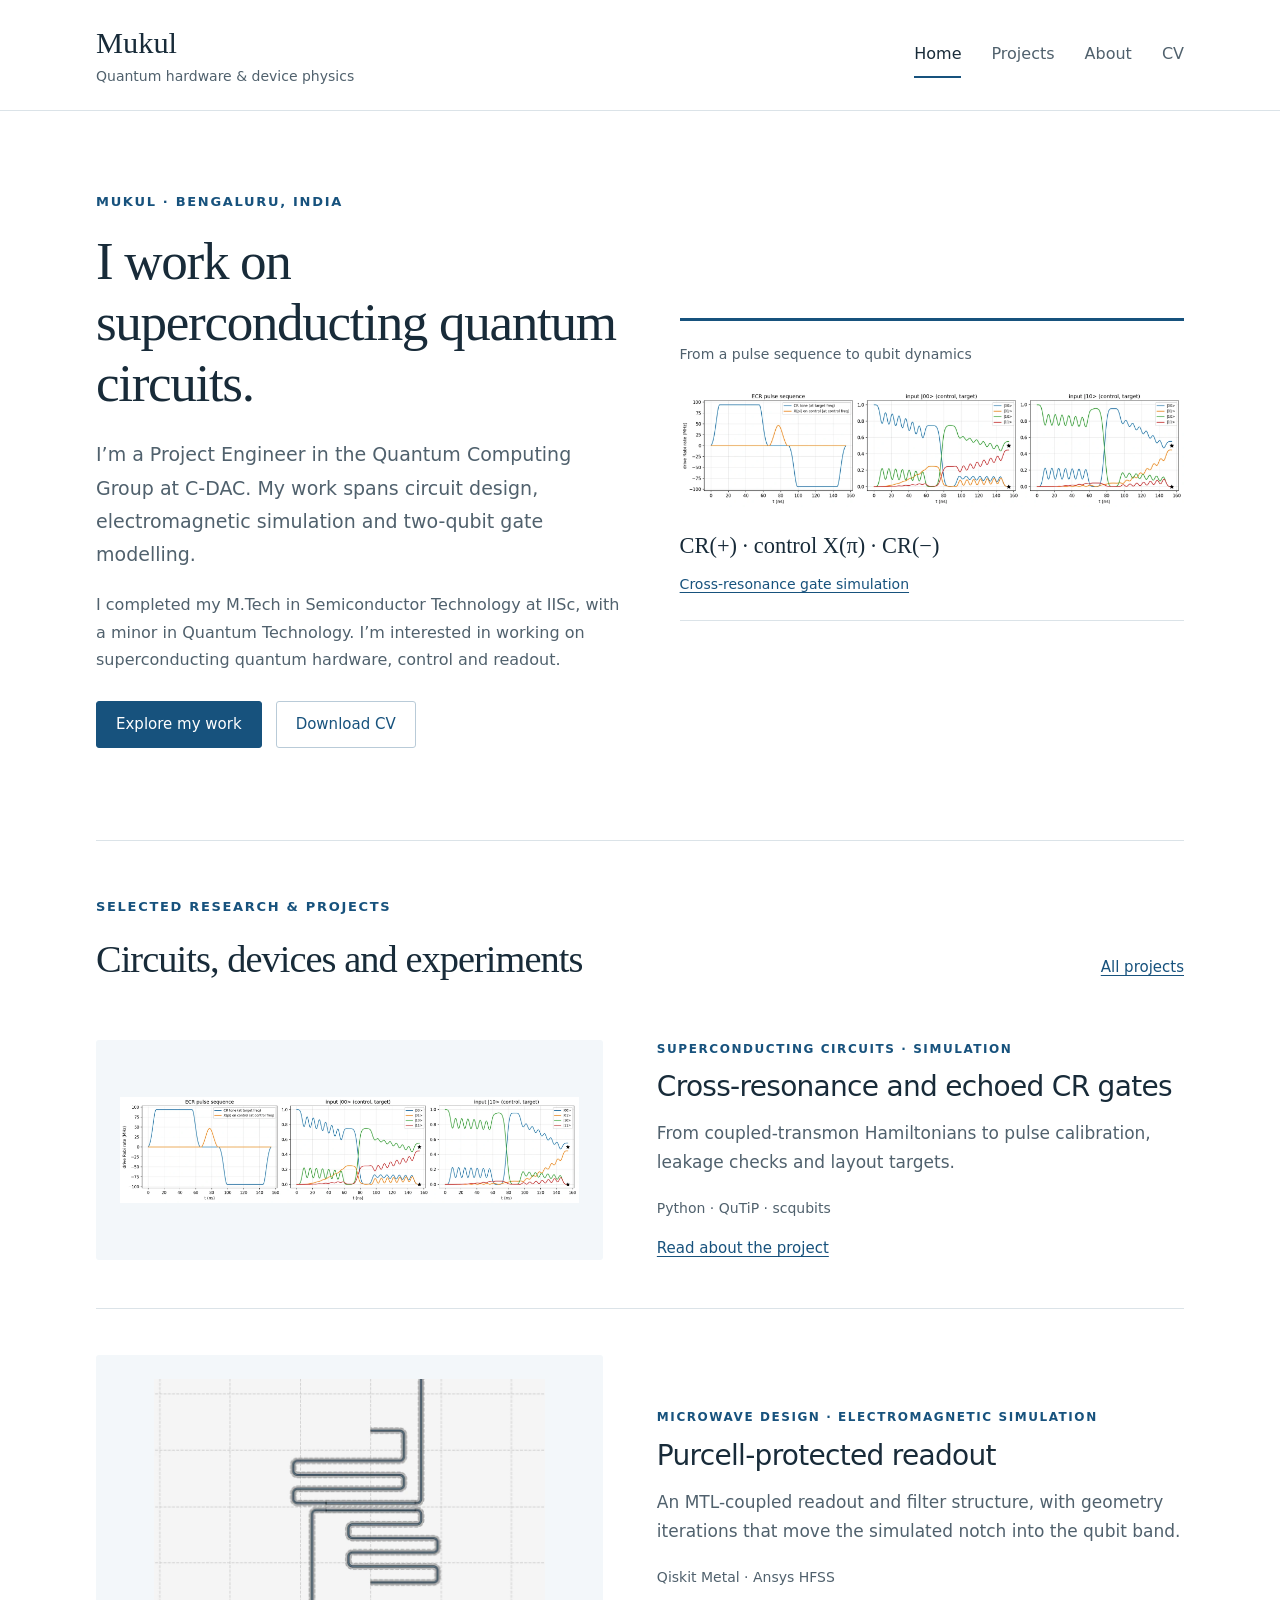
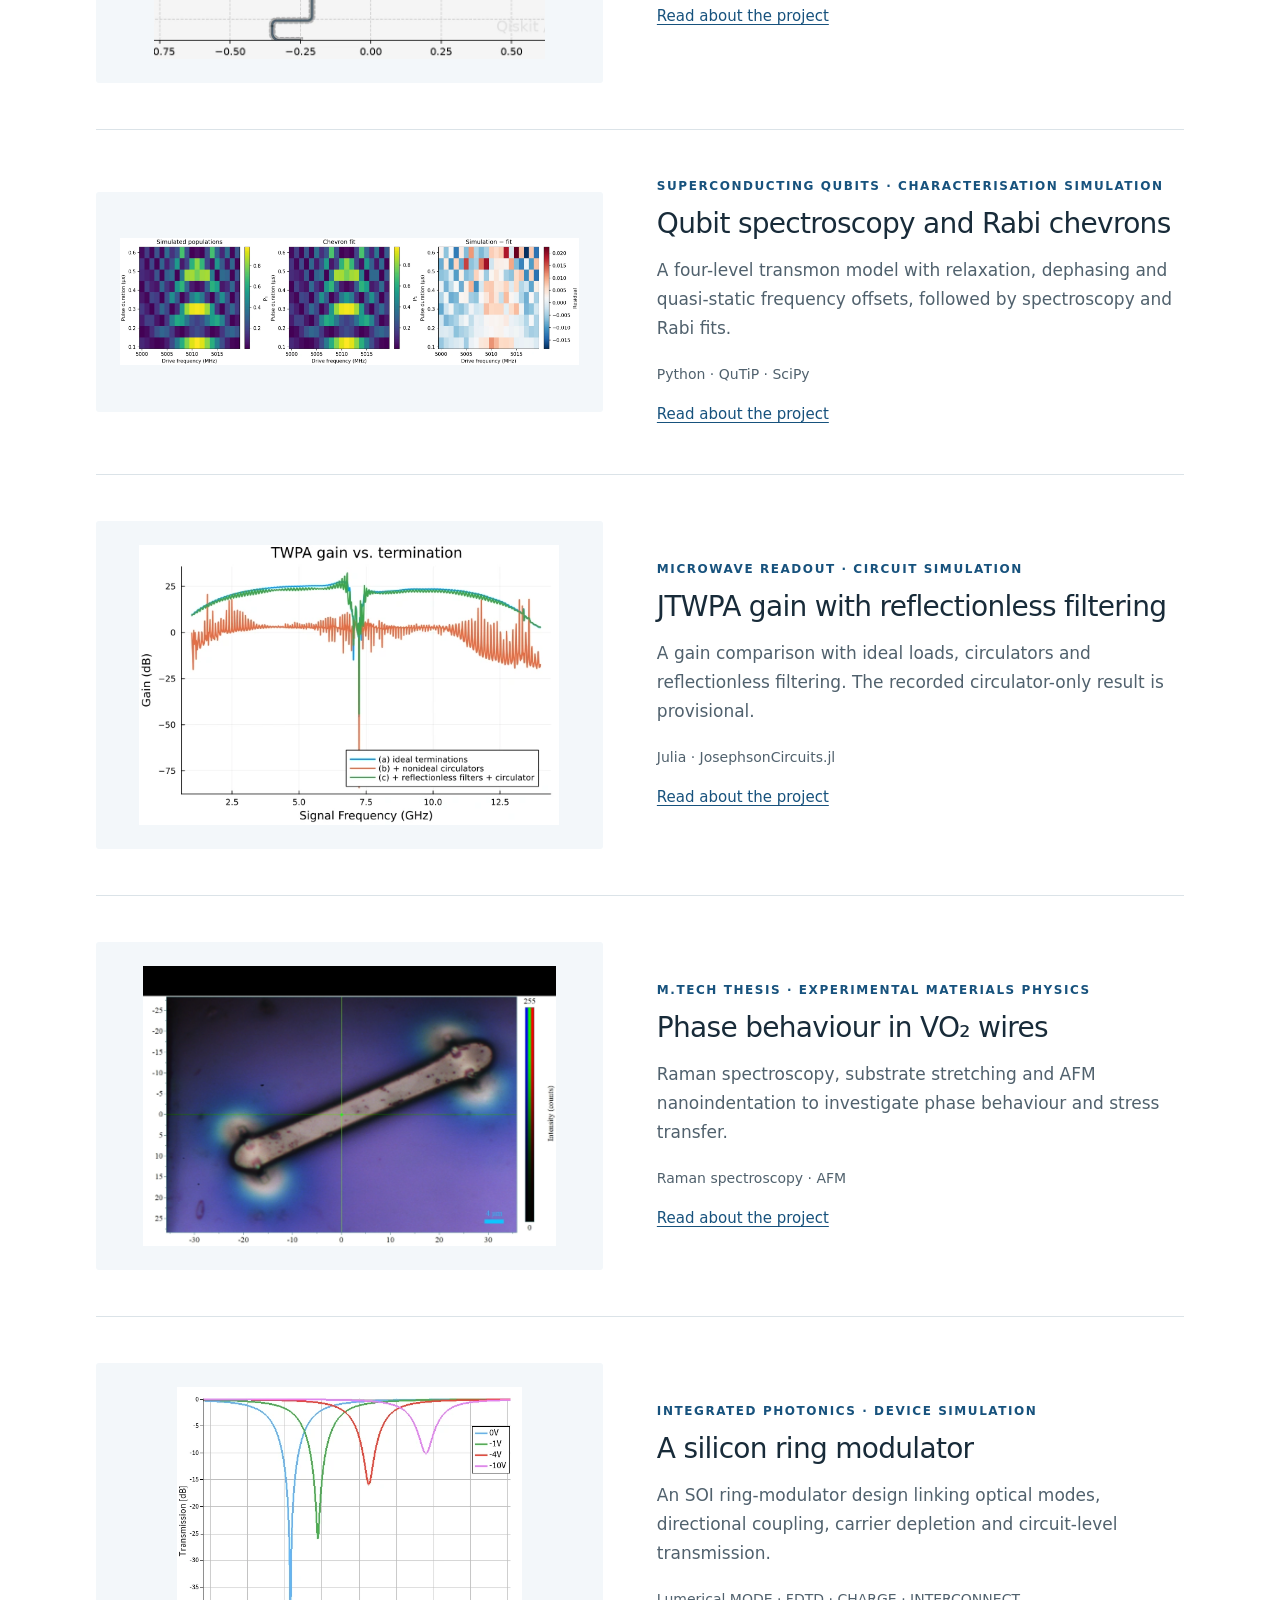
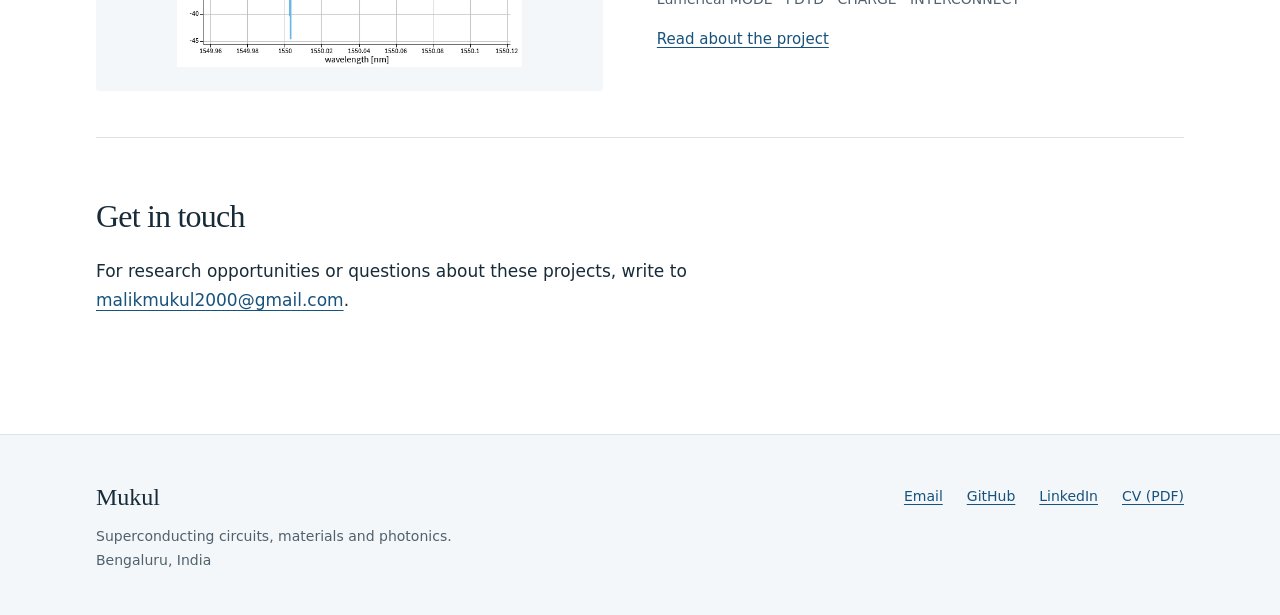
==== commit ca7e4a58: "Show JTWPA gain plot in homepage projects before materials and photonics" ====
--- a/index.html
+++ b/index.html
@@ -6,6 +6,6 @@
 <meta property="og:image" content="https://mukul-quantum-researcher.github.io/assets/originals/purcell-layout.png"><link rel="stylesheet" href="/style.css"></head>
 <body><a class="skip" href="#main">Skip to content</a>
 <header class="site-header"><div class="wrap header-inner"><a class="wordmark" href="/" aria-label="Mukul home">Mukul<span>Quantum hardware &amp; device physics</span></a><nav aria-label="Main navigation"><a href="/" aria-current="page">Home</a><a href="/projects/">Projects</a><a href="/about/">About</a><a href="/cv/">CV</a></nav></div></header>
-<main id="main"><div class="wrap"><section class="hero"><div class="hero-copy"><p class="eyebrow">Mukul · Bengaluru, India</p><h1>I work on superconducting quantum circuits.</h1><p class="lead">I’m a Project Engineer in the Quantum Computing Group at C-DAC. My work spans circuit design, electromagnetic simulation and two-qubit gate modelling.</p><p class="intro-detail">I completed my M.Tech in Semiconductor Technology at IISc, with a minor in Quantum Technology. I’m interested in working on superconducting quantum hardware, control and readout.</p><div class="actions"><a class="button" href="/projects/">Explore my work</a><a class="button secondary" href="/assets/documents/Mukul-CV.pdf">Download CV</a></div></div><div class="hero-visual"><p class="visual-label">From a pulse sequence to qubit dynamics</p><img class="" src="/assets/images/ecr-pulses.webp" alt="Echoed cross-resonance drive sequence and simulated two-qubit populations" loading="eager" decoding="async"><p>CR(+) · control X(π) · CR(−)</p><a href="/projects/cr-ecr/">Cross-resonance gate simulation</a></div></section><section class="selected"><div class="section-heading"><div><p class="eyebrow">Selected research &amp; projects</p><h2>Circuits, devices and experiments</h2></div><a href="/projects/">All projects</a></div><article class="project-row"><a class="project-image" href="/projects/cr-ecr/"><img class="" src="/assets/images/ecr-pulses.webp" alt="Echoed cross-resonance pulse sequence and simulated populations" loading="lazy" decoding="async"></a><div class="project-copy"><p class="eyebrow">Superconducting circuits · Simulation</p><h3><a href="/projects/cr-ecr/">Cross-resonance and echoed CR gates</a></h3><p>From coupled-transmon Hamiltonians to pulse calibration, leakage checks and layout targets.</p><p class="tools">Python · QuTiP · scqubits</p><a class="text-link" href="/projects/cr-ecr/">Read about the project</a></div></article><article class="project-row"><a class="project-image" href="/projects/purcell-filter/"><img class="" src="/assets/images/purcell-layout.webp" alt="Qiskit Metal layout of coupled readout and Purcell-filter resonators" loading="lazy" decoding="async"></a><div class="project-copy"><p class="eyebrow">Microwave design · Electromagnetic simulation</p><h3><a href="/projects/purcell-filter/">Purcell-protected readout</a></h3><p>An MTL-coupled readout and filter structure, with geometry iterations that move the simulated notch into the qubit band.</p><p class="tools">Qiskit Metal · Ansys HFSS</p><a class="text-link" href="/projects/purcell-filter/">Read about the project</a></div></article><article class="project-row"><a class="project-image" href="/projects/qubit-spectroscopy/"><img class="" src="/assets/images/spectroscopy-chevron.webp" alt="Simulated transmon chevron, fitted response and residuals" loading="lazy" decoding="async"></a><div class="project-copy"><p class="eyebrow">Superconducting qubits · Characterisation simulation</p><h3><a href="/projects/qubit-spectroscopy/">Qubit spectroscopy and Rabi chevrons</a></h3><p>A four-level transmon model with relaxation, dephasing and quasi-static frequency offsets, followed by spectroscopy and Rabi fits.</p><p class="tools">Python · QuTiP · SciPy</p><a class="text-link" href="/projects/qubit-spectroscopy/">Read about the project</a></div></article><article class="project-row"><a class="project-image" href="/projects/vo2-thesis/"><img class="" src="/assets/images/vo2-microscope.webp" alt="Microscope image of a vanadium dioxide wire with a scale bar" loading="lazy" decoding="async"></a><div class="project-copy"><p class="eyebrow">M.Tech thesis · Experimental materials physics</p><h3><a href="/projects/vo2-thesis/">Phase behaviour in VO₂ wires</a></h3><p>Raman spectroscopy, substrate stretching and AFM nanoindentation to investigate phase behaviour and stress transfer.</p><p class="tools">Raman spectroscopy · AFM</p><a class="text-link" href="/projects/vo2-thesis/">Read about the project</a></div></article><article class="project-row"><a class="project-image" href="/projects/ring-modulator/"><img class="" src="/assets/images/photonics-active-transmission.webp" alt="Simulated ring-modulator transmission spectra at several reverse biases" loading="lazy" decoding="async"></a><div class="project-copy"><p class="eyebrow">Integrated photonics · Device simulation</p><h3><a href="/projects/ring-modulator/">A silicon ring modulator</a></h3><p>An SOI ring-modulator design linking optical modes, directional coupling, carrier depletion and circuit-level transmission.</p><p class="tools">Lumerical MODE · FDTD · CHARGE · INTERCONNECT</p><a class="text-link" href="/projects/ring-modulator/">Read about the project</a></div></article></section><section class="research-note"><div><p class="eyebrow">Amplifier readout chains</p><h2>JTWPA gain and reflectionless filtering</h2></div><div><p>I compared the same JTWPA with ideal loads, circulators and reflectionless-filter terminations, using frequency-dependent impedances in a harmonic-balance model.</p><a href="/projects/reflectionless-filter/">See the simulation study</a></div></section><section class="contact-strip"><h2>Get in touch</h2><p>For research opportunities or questions about these projects, write to <a href="mailto:malikmukul2000@gmail.com">malikmukul2000@gmail.com</a>.</p></section></div></main>
+<main id="main"><div class="wrap"><section class="hero"><div class="hero-copy"><p class="eyebrow">Mukul · Bengaluru, India</p><h1>I work on superconducting quantum circuits.</h1><p class="lead">I’m a Project Engineer in the Quantum Computing Group at C-DAC. My work spans circuit design, electromagnetic simulation and two-qubit gate modelling.</p><p class="intro-detail">I completed my M.Tech in Semiconductor Technology at IISc, with a minor in Quantum Technology. I’m interested in working on superconducting quantum hardware, control and readout.</p><div class="actions"><a class="button" href="/projects/">Explore my work</a><a class="button secondary" href="/assets/documents/Mukul-CV.pdf">Download CV</a></div></div><div class="hero-visual"><p class="visual-label">From a pulse sequence to qubit dynamics</p><img class="" src="/assets/images/ecr-pulses.webp" alt="Echoed cross-resonance drive sequence and simulated two-qubit populations" loading="eager" decoding="async"><p>CR(+) · control X(π) · CR(−)</p><a href="/projects/cr-ecr/">Cross-resonance gate simulation</a></div></section><section class="selected"><div class="section-heading"><div><p class="eyebrow">Selected research &amp; projects</p><h2>Circuits, devices and experiments</h2></div><a href="/projects/">All projects</a></div><article class="project-row"><a class="project-image" href="/projects/cr-ecr/"><img class="" src="/assets/images/ecr-pulses.webp" alt="Echoed cross-resonance pulse sequence and simulated populations" loading="lazy" decoding="async"></a><div class="project-copy"><p class="eyebrow">Superconducting circuits · Simulation</p><h3><a href="/projects/cr-ecr/">Cross-resonance and echoed CR gates</a></h3><p>From coupled-transmon Hamiltonians to pulse calibration, leakage checks and layout targets.</p><p class="tools">Python · QuTiP · scqubits</p><a class="text-link" href="/projects/cr-ecr/">Read about the project</a></div></article><article class="project-row"><a class="project-image" href="/projects/purcell-filter/"><img class="" src="/assets/images/purcell-layout.webp" alt="Qiskit Metal layout of coupled readout and Purcell-filter resonators" loading="lazy" decoding="async"></a><div class="project-copy"><p class="eyebrow">Microwave design · Electromagnetic simulation</p><h3><a href="/projects/purcell-filter/">Purcell-protected readout</a></h3><p>An MTL-coupled readout and filter structure, with geometry iterations that move the simulated notch into the qubit band.</p><p class="tools">Qiskit Metal · Ansys HFSS</p><a class="text-link" href="/projects/purcell-filter/">Read about the project</a></div></article><article class="project-row"><a class="project-image" href="/projects/qubit-spectroscopy/"><img class="" src="/assets/images/spectroscopy-chevron.webp" alt="Simulated transmon chevron, fitted response and residuals" loading="lazy" decoding="async"></a><div class="project-copy"><p class="eyebrow">Superconducting qubits · Characterisation simulation</p><h3><a href="/projects/qubit-spectroscopy/">Qubit spectroscopy and Rabi chevrons</a></h3><p>A four-level transmon model with relaxation, dephasing and quasi-static frequency offsets, followed by spectroscopy and Rabi fits.</p><p class="tools">Python · QuTiP · SciPy</p><a class="text-link" href="/projects/qubit-spectroscopy/">Read about the project</a></div></article><article class="project-row"><a class="project-image" href="/projects/reflectionless-filter/"><img class="" src="/assets/images/reflectionless-gain.webp" alt="JTWPA gain compared for ideal, circulator and filtered termination models" loading="lazy" decoding="async"></a><div class="project-copy"><p class="eyebrow">Microwave readout · Circuit simulation</p><h3><a href="/projects/reflectionless-filter/">JTWPA gain with reflectionless filtering</a></h3><p>A gain comparison with ideal loads, circulators and reflectionless filtering. The recorded circulator-only result is provisional.</p><p class="tools">Julia · JosephsonCircuits.jl</p><a class="text-link" href="/projects/reflectionless-filter/">Read about the project</a></div></article><article class="project-row"><a class="project-image" href="/projects/vo2-thesis/"><img class="" src="/assets/images/vo2-microscope.webp" alt="Microscope image of a vanadium dioxide wire with a scale bar" loading="lazy" decoding="async"></a><div class="project-copy"><p class="eyebrow">M.Tech thesis · Experimental materials physics</p><h3><a href="/projects/vo2-thesis/">Phase behaviour in VO₂ wires</a></h3><p>Raman spectroscopy, substrate stretching and AFM nanoindentation to investigate phase behaviour and stress transfer.</p><p class="tools">Raman spectroscopy · AFM</p><a class="text-link" href="/projects/vo2-thesis/">Read about the project</a></div></article><article class="project-row"><a class="project-image" href="/projects/ring-modulator/"><img class="" src="/assets/images/photonics-active-transmission.webp" alt="Simulated ring-modulator transmission spectra at several reverse biases" loading="lazy" decoding="async"></a><div class="project-copy"><p class="eyebrow">Integrated photonics · Device simulation</p><h3><a href="/projects/ring-modulator/">A silicon ring modulator</a></h3><p>An SOI ring-modulator design linking optical modes, directional coupling, carrier depletion and circuit-level transmission.</p><p class="tools">Lumerical MODE · FDTD · CHARGE · INTERCONNECT</p><a class="text-link" href="/projects/ring-modulator/">Read about the project</a></div></article></section><section class="contact-strip"><h2>Get in touch</h2><p>For research opportunities or questions about these projects, write to <a href="mailto:malikmukul2000@gmail.com">malikmukul2000@gmail.com</a>.</p></section></div></main>
 <footer class="site-footer"><div class="wrap footer-inner"><div><strong>Mukul</strong><p>Superconducting circuits, materials and photonics.<br>Bengaluru, India</p></div><div class="footer-links"><a href="mailto:malikmukul2000@gmail.com">Email</a><a href="https://github.com/Mukul-Quantum-Researcher">GitHub</a><a href="https://www.linkedin.com/in/mukul-mukul-47b9b1192/">LinkedIn</a><a href="/assets/documents/Mukul-CV.pdf">CV (PDF)</a></div></div></footer>
 </body></html>
--- a/style.css
+++ b/style.css
@@ -1 +1 @@
-:root{--ink:#182b39;--muted:#50616d;--blue:#17527d;--line:#dbe3e8;--soft:#f3f7fa;--serif:Georgia,'Times New Roman',serif;--sans:Inter,ui-sans-serif,system-ui,-apple-system,BlinkMacSystemFont,'Segoe UI',sans-serif}*{box-sizing:border-box}html{scroll-behavior:smooth;scroll-padding-top:2rem}body{margin:0;background:#fff;color:var(--ink);font-family:var(--sans);font-size:1.0625rem;line-height:1.7;-webkit-font-smoothing:antialiased}a{color:var(--blue);text-underline-offset:.22em;text-decoration-thickness:1px}a:hover{text-decoration-thickness:2px}a:focus-visible{outline:3px solid #e0a449;outline-offset:5px;border-radius:2px}img{display:block;max-width:100%;height:auto}h1,h2,h3,p{margin-top:0}h1,h2,h3{line-height:1.15;font-weight:400;letter-spacing:-.025em}h1,h2{font-family:var(--serif)}h1{font-size:clamp(2.6rem,4.5vw,4.2rem);margin-bottom:1.5rem}h2{font-size:clamp(1.9rem,3vw,2.65rem);margin-bottom:1.4rem}h3{font-size:1.75rem;margin-bottom:1rem}p{margin-bottom:1.25rem}.wrap{max-width:1160px;margin:auto;padding:0 36px}.narrow{max-width:850px}.site-header{border-bottom:1px solid var(--line)}.header-inner{min-height:110px;display:flex;align-items:center;justify-content:space-between;gap:30px}.wordmark{color:var(--ink);font-family:var(--serif);font-size:1.9rem;line-height:1.2;text-decoration:none}.wordmark span{display:block;font-family:var(--sans);font-size:.875rem;letter-spacing:0;color:var(--muted);margin-top:6px}nav{display:flex;gap:30px}nav a{font-size:1rem;color:var(--muted);text-decoration:none;padding:8px 0}nav a[aria-current=page]{color:var(--ink);border-bottom:2px solid var(--blue)}.eyebrow{text-transform:uppercase;letter-spacing:.13em;font-size:.8125rem;font-weight:600;line-height:1.7;color:var(--blue);margin-bottom:18px}.hero{display:grid;grid-template-columns:1.05fr 1fr;gap:54px;align-items:center;padding:80px 0 92px}.hero h1{font-size:clamp(2.6rem,4.15vw,3.8rem)}.lead,.standfirst{font-size:1.1875rem;color:var(--muted);line-height:1.75;max-width:760px}.intro-detail{color:var(--muted);font-size:1rem}.actions{display:flex;gap:14px;flex-wrap:wrap;margin-top:28px}.button{display:inline-block;background:var(--blue);color:white;padding:10px 19px;border:1px solid var(--blue);font-size:.9375rem;font-weight:500;text-decoration:none;border-radius:3px}.button:hover{background:#123e5e;text-decoration:none}.button.secondary{background:white;color:var(--blue);border-color:#b9cbd8}.button.secondary:hover{background:var(--soft)}.hero-visual{border-top:3px solid var(--blue);border-bottom:1px solid var(--line);padding:22px 0}.hero-visual img{margin:24px 0 20px;width:100%}.hero-visual p:not(.visual-label){font-family:var(--serif);font-size:1.4rem;color:var(--ink);margin-bottom:4px}.hero-visual a{font-size:.875rem}.visual-label{font-size:.875rem;color:var(--muted)}.section-heading{display:flex;justify-content:space-between;align-items:end;gap:24px;margin-bottom:12px}.section-heading h2{margin-bottom:0}.section-heading>a{font-size:.9375rem;white-space:nowrap}.selected{border-top:1px solid var(--line);padding-top:55px}.project-row{display:grid;grid-template-columns:1fr 1.04fr;gap:54px;padding:46px 0;border-bottom:1px solid var(--line);align-items:center}.project-image{background:var(--soft);display:flex;min-height:220px;align-items:center;justify-content:center;padding:24px;border-radius:3px}.project-image img{width:100%;max-height:280px;object-fit:contain}.project-copy h3 a{color:var(--ink);text-decoration:none}.project-copy h3 a:hover{color:var(--blue)}.project-copy p{color:var(--muted)}.project-copy .eyebrow{color:var(--blue);font-size:.75rem;margin-bottom:12px}.project-copy .tools{font-size:.875rem;margin-top:18px;margin-bottom:12px}.text-link{font-size:.9375rem}.research-note{display:grid;grid-template-columns:1fr 1.04fr;gap:54px;margin:68px 0;padding:38px 0;border-top:1px solid var(--line);border-bottom:1px solid var(--line)}.research-note p{color:var(--muted)}.research-note .eyebrow{color:var(--blue)}.contact-strip{padding:0 0 64px;max-width:760px}.contact-strip h2{font-size:2rem}.site-footer{background:var(--soft);border-top:1px solid var(--line);margin-top:35px}.footer-inner{display:flex;justify-content:space-between;gap:32px;padding-top:42px;padding-bottom:42px}.footer-inner strong{font-family:var(--serif);font-size:1.5rem;font-weight:400}.footer-inner p{font-size:.875rem;color:var(--muted);margin:8px 0 0}.footer-links{display:flex;gap:24px;align-items:start;padding-top:8px;font-size:.875rem}.page-heading{padding:66px 0 46px}.page-heading h1{max-width:850px}.supporting{padding:60px 0}.two-col{display:grid;grid-template-columns:1fr 1fr;gap:65px}.supporting h3{font-size:1.4rem}.supporting p{color:var(--muted)}.article{padding-top:30px;max-width:1060px}.back{font-size:.875rem}.article-header{padding:40px 0 48px;max-width:850px}.article-header h1{font-size:clamp(2.7rem,5vw,4rem)}.article-header .eyebrow{margin-bottom:16px}.prose{max-width:760px;margin:0 auto 45px}.prose h2{font-size:2rem;margin-top:38px;margin-bottom:18px}.prose p{color:#354b5b}.prose .actions{margin-bottom:50px}figure{margin:38px 0 48px;padding:20px;border:1px solid var(--line);border-radius:3px}figure img{max-height:600px;width:auto;max-width:100%;margin:auto;object-fit:contain}figcaption{font-size:.875rem;line-height:1.7;color:var(--muted);border-top:1px solid var(--line);margin-top:20px;padding-top:15px}.figure-pair{display:grid;grid-template-columns:1fr 1fr;gap:24px}.figure-pair figure{margin-top:0}.figure-pair figure img{height:280px;object-fit:contain}.article-end{display:flex;justify-content:space-between;border-top:1px solid var(--line);padding:28px 0 42px;font-size:.9375rem}.skip{position:fixed;left:16px;top:-100px;padding:8px 18px;background:#fff;z-index:10}.skip:focus{top:10px}@media(max-width:850px){.wrap{padding:0 24px}.hero{grid-template-columns:1fr;gap:35px;padding:52px 0 60px}.hero-copy{max-width:670px}.hero-visual{max-width:670px}.hero-visual img{max-height:300px;object-fit:contain}.project-row{gap:28px;grid-template-columns:.9fr 1fr}.project-image{padding:12px;min-height:180px}.project-copy h3{font-size:1.5rem}.research-note{gap:28px}.footer-links{gap:18px}}@media(max-width:600px){body{font-size:1rem}.wrap{padding:0 20px}.header-inner{align-items:start;flex-direction:column;gap:18px;padding-top:22px;padding-bottom:14px}.wordmark{font-size:1.7rem}.wordmark span{font-size:.8125rem}nav{gap:26px}nav a{font-size:.9375rem}.hero{padding-top:38px}.hero h1{font-size:2.8rem}.lead,.standfirst{font-size:1.0625rem}.hero-visual{padding-top:18px}.section-heading{align-items:start;flex-direction:column}.project-row{grid-template-columns:1fr;gap:24px;padding:32px 0}.project-image{min-height:180px;padding:20px}.project-copy h3{font-size:1.7rem}.project-image img{max-height:220px}.research-note,.two-col{grid-template-columns:1fr;gap:20px}.research-note{margin:45px 0;padding:28px 0}.footer-inner{flex-direction:column}.footer-links{flex-wrap:wrap}.page-heading{padding:40px 0 30px}h1{font-size:2.7rem}.article-header{padding-top:28px}.article-header h1{font-size:2.8rem}.figure-pair{grid-template-columns:1fr;gap:0}.figure-pair figure img{height:auto;max-height:350px}figure{padding:12px;margin:28px 0 35px}figcaption{font-size:.8125rem}.article-end{gap:25px}.actions{gap:10px}.button{padding:10px 15px}.contact-strip{padding-bottom:35px}}@media(prefers-reduced-motion:reduce){html{scroll-behavior:auto}}@media print{.site-header,.site-footer,.actions,.back,.article-end{display:none}.wrap{padding:0}figure{break-inside:avoid}a{color:inherit}.hero,.project-row{display:block}}
+:root{--ink:#182b39;--muted:#50616d;--blue:#17527d;--line:#dbe3e8;--soft:#f3f7fa;--serif:Georgia,'Times New Roman',serif;--sans:Inter,ui-sans-serif,system-ui,-apple-system,BlinkMacSystemFont,'Segoe UI',sans-serif}*{box-sizing:border-box}html{scroll-behavior:smooth;scroll-padding-top:2rem}body{margin:0;background:#fff;color:var(--ink);font-family:var(--sans);font-size:1.0625rem;line-height:1.7;-webkit-font-smoothing:antialiased}a{color:var(--blue);text-underline-offset:.22em;text-decoration-thickness:1px}a:hover{text-decoration-thickness:2px}a:focus-visible{outline:3px solid #e0a449;outline-offset:5px;border-radius:2px}img{display:block;max-width:100%;height:auto}h1,h2,h3,p{margin-top:0}h1,h2,h3{line-height:1.15;font-weight:400;letter-spacing:-.025em}h1,h2{font-family:var(--serif)}h1{font-size:clamp(2.6rem,4.5vw,4.2rem);margin-bottom:1.5rem}h2{font-size:clamp(1.9rem,3vw,2.65rem);margin-bottom:1.4rem}h3{font-size:1.75rem;margin-bottom:1rem}p{margin-bottom:1.25rem}.wrap{max-width:1160px;margin:auto;padding:0 36px}.narrow{max-width:850px}.site-header{border-bottom:1px solid var(--line)}.header-inner{min-height:110px;display:flex;align-items:center;justify-content:space-between;gap:30px}.wordmark{color:var(--ink);font-family:var(--serif);font-size:1.9rem;line-height:1.2;text-decoration:none}.wordmark span{display:block;font-family:var(--sans);font-size:.875rem;letter-spacing:0;color:var(--muted);margin-top:6px}nav{display:flex;gap:30px}nav a{font-size:1rem;color:var(--muted);text-decoration:none;padding:8px 0}nav a[aria-current=page]{color:var(--ink);border-bottom:2px solid var(--blue)}.eyebrow{text-transform:uppercase;letter-spacing:.13em;font-size:.8125rem;font-weight:600;line-height:1.7;color:var(--blue);margin-bottom:18px}.hero{display:grid;grid-template-columns:1.05fr 1fr;gap:54px;align-items:center;padding:80px 0 92px}.hero h1{font-size:clamp(2.6rem,4.15vw,3.8rem)}.lead,.standfirst{font-size:1.1875rem;color:var(--muted);line-height:1.75;max-width:760px}.intro-detail{color:var(--muted);font-size:1rem}.actions{display:flex;gap:14px;flex-wrap:wrap;margin-top:28px}.button{display:inline-block;background:var(--blue);color:white;padding:10px 19px;border:1px solid var(--blue);font-size:.9375rem;font-weight:500;text-decoration:none;border-radius:3px}.button:hover{background:#123e5e;text-decoration:none}.button.secondary{background:white;color:var(--blue);border-color:#b9cbd8}.button.secondary:hover{background:var(--soft)}.hero-visual{border-top:3px solid var(--blue);border-bottom:1px solid var(--line);padding:22px 0}.hero-visual img{margin:24px 0 20px;width:100%}.hero-visual p:not(.visual-label){font-family:var(--serif);font-size:1.4rem;color:var(--ink);margin-bottom:4px}.hero-visual a{font-size:.875rem}.visual-label{font-size:.875rem;color:var(--muted)}.section-heading{display:flex;justify-content:space-between;align-items:end;gap:24px;margin-bottom:12px}.section-heading h2{margin-bottom:0}.section-heading>a{font-size:.9375rem;white-space:nowrap}.selected{border-top:1px solid var(--line);padding-top:55px}.project-row{display:grid;grid-template-columns:1fr 1.04fr;gap:54px;padding:46px 0;border-bottom:1px solid var(--line);align-items:center}.project-image{background:var(--soft);display:flex;min-height:220px;align-items:center;justify-content:center;padding:24px;border-radius:3px}.project-image img{width:100%;max-height:280px;object-fit:contain}.project-copy h3 a{color:var(--ink);text-decoration:none}.project-copy h3 a:hover{color:var(--blue)}.project-copy p{color:var(--muted)}.project-copy .eyebrow{color:var(--blue);font-size:.75rem;margin-bottom:12px}.project-copy .tools{font-size:.875rem;margin-top:18px;margin-bottom:12px}.text-link{font-size:.9375rem}.research-note{display:grid;grid-template-columns:1fr 1.04fr;gap:54px;margin:68px 0;padding:38px 0;border-top:1px solid var(--line);border-bottom:1px solid var(--line)}.research-note p{color:var(--muted)}.research-note .eyebrow{color:var(--blue)}.contact-strip{padding:60px 0 64px;max-width:760px}.contact-strip h2{font-size:2rem}.site-footer{background:var(--soft);border-top:1px solid var(--line);margin-top:35px}.footer-inner{display:flex;justify-content:space-between;gap:32px;padding-top:42px;padding-bottom:42px}.footer-inner strong{font-family:var(--serif);font-size:1.5rem;font-weight:400}.footer-inner p{font-size:.875rem;color:var(--muted);margin:8px 0 0}.footer-links{display:flex;gap:24px;align-items:start;padding-top:8px;font-size:.875rem}.page-heading{padding:66px 0 46px}.page-heading h1{max-width:850px}.supporting{padding:60px 0}.two-col{display:grid;grid-template-columns:1fr 1fr;gap:65px}.supporting h3{font-size:1.4rem}.supporting p{color:var(--muted)}.article{padding-top:30px;max-width:1060px}.back{font-size:.875rem}.article-header{padding:40px 0 48px;max-width:850px}.article-header h1{font-size:clamp(2.7rem,5vw,4rem)}.article-header .eyebrow{margin-bottom:16px}.prose{max-width:760px;margin:0 auto 45px}.prose h2{font-size:2rem;margin-top:38px;margin-bottom:18px}.prose p{color:#354b5b}.prose .actions{margin-bottom:50px}figure{margin:38px 0 48px;padding:20px;border:1px solid var(--line);border-radius:3px}figure img{max-height:600px;width:auto;max-width:100%;margin:auto;object-fit:contain}figcaption{font-size:.875rem;line-height:1.7;color:var(--muted);border-top:1px solid var(--line);margin-top:20px;padding-top:15px}.figure-pair{display:grid;grid-template-columns:1fr 1fr;gap:24px}.figure-pair figure{margin-top:0}.figure-pair figure img{height:280px;object-fit:contain}.article-end{display:flex;justify-content:space-between;border-top:1px solid var(--line);padding:28px 0 42px;font-size:.9375rem}.skip{position:fixed;left:16px;top:-100px;padding:8px 18px;background:#fff;z-index:10}.skip:focus{top:10px}@media(max-width:850px){.wrap{padding:0 24px}.hero{grid-template-columns:1fr;gap:35px;padding:52px 0 60px}.hero-copy{max-width:670px}.hero-visual{max-width:670px}.hero-visual img{max-height:300px;object-fit:contain}.project-row{gap:28px;grid-template-columns:.9fr 1fr}.project-image{padding:12px;min-height:180px}.project-copy h3{font-size:1.5rem}.research-note{gap:28px}.footer-links{gap:18px}}@media(max-width:600px){body{font-size:1rem}.wrap{padding:0 20px}.header-inner{align-items:start;flex-direction:column;gap:18px;padding-top:22px;padding-bottom:14px}.wordmark{font-size:1.7rem}.wordmark span{font-size:.8125rem}nav{gap:26px}nav a{font-size:.9375rem}.hero{padding-top:38px}.hero h1{font-size:2.8rem}.lead,.standfirst{font-size:1.0625rem}.hero-visual{padding-top:18px}.section-heading{align-items:start;flex-direction:column}.project-row{grid-template-columns:1fr;gap:24px;padding:32px 0}.project-image{min-height:180px;padding:20px}.project-copy h3{font-size:1.7rem}.project-image img{max-height:220px}.research-note,.two-col{grid-template-columns:1fr;gap:20px}.research-note{margin:45px 0;padding:28px 0}.footer-inner{flex-direction:column}.footer-links{flex-wrap:wrap}.page-heading{padding:40px 0 30px}h1{font-size:2.7rem}.article-header{padding-top:28px}.article-header h1{font-size:2.8rem}.figure-pair{grid-template-columns:1fr;gap:0}.figure-pair figure img{height:auto;max-height:350px}figure{padding:12px;margin:28px 0 35px}figcaption{font-size:.8125rem}.article-end{gap:25px}.actions{gap:10px}.button{padding:10px 15px}.contact-strip{padding-bottom:35px}}@media(prefers-reduced-motion:reduce){html{scroll-behavior:auto}}@media print{.site-header,.site-footer,.actions,.back,.article-end{display:none}.wrap{padding:0}figure{break-inside:avoid}a{color:inherit}.hero,.project-row{display:block}}
